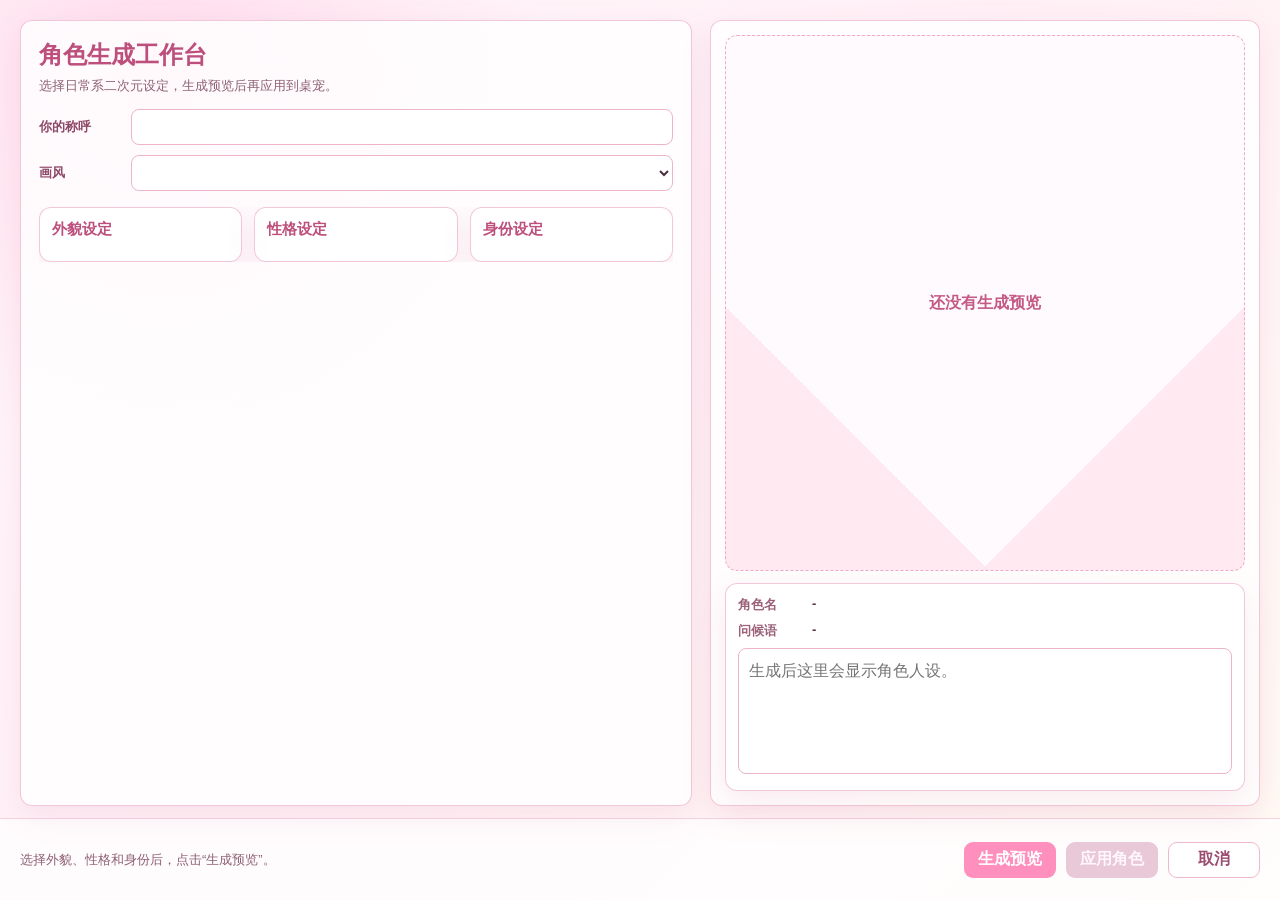
==== ui/character_workbench.html @ a993eebb "core: initialize character workbench" ====
<!doctype html>
<html lang="zh-CN">
<head>
  <meta charset="utf-8">
  <meta name="viewport" content="width=device-width, initial-scale=1">
  <title>角色生成工作台</title>
  <link rel="stylesheet" href="./character_workbench.css">
  <script src="qrc:///qtwebchannel/qwebchannel.js"></script>
</head>
<body>
  <main class="app-shell">
    <section class="control-pane">
      <header class="title-block">
        <h1>角色生成工作台</h1>
        <p>选择日常系二次元设定，生成预览后再应用到桌宠。</p>
      </header>

      <div class="field-row">
        <label for="userName">你的称呼</label>
        <input id="userName" type="text" autocomplete="off">
      </div>

      <div class="field-row">
        <label for="styleSelect">画风</label>
        <select id="styleSelect"></select>
      </div>

      <div class="traits-grid">
        <section class="trait-group">
          <h2>外貌设定</h2>
          <div id="appearanceTraits" class="chip-list"></div>
        </section>

        <section class="trait-group">
          <h2>性格设定</h2>
          <div id="personalityTraits" class="chip-list"></div>
        </section>

        <section class="trait-group">
          <h2>身份设定</h2>
          <div id="identityTraits" class="chip-list"></div>
        </section>
      </div>
    </section>

    <section class="preview-pane">
      <div class="preview-frame">
        <div id="imagePlaceholder" class="image-placeholder">还没有生成预览</div>
        <img id="previewImage" alt="角色预览图" hidden>
      </div>

      <div class="profile-card">
        <div class="profile-row">
          <span>角色名</span>
          <strong id="characterName">-</strong>
        </div>
        <div class="profile-row">
          <span>问候语</span>
          <strong id="characterGreeting">-</strong>
        </div>
        <textarea id="characterPersona" readonly placeholder="生成后这里会显示角色人设。"></textarea>
      </div>
    </section>
  </main>

  <footer class="action-bar">
    <p id="statusText">选择外貌、性格和身份后，点击“生成预览”。</p>
    <div class="actions">
      <button id="generateButton" type="button">生成预览</button>
      <button id="applyButton" type="button" disabled>应用角色</button>
      <button id="cancelButton" type="button" class="secondary">取消</button>
    </div>
  </footer>

  <script src="./character_workbench.js"></script>
</body>
</html>
---- ui/character_workbench.css ----
:root {
  color: #48313d;
  background: #fff7fb;
  font-family: -apple-system, BlinkMacSystemFont, "Segoe UI", "PingFang SC", "Microsoft YaHei", sans-serif;
}

* {
  box-sizing: border-box;
}

body {
  min-height: 100vh;
  margin: 0;
  background:
    radial-gradient(circle at 12% 8%, rgba(255, 211, 230, 0.72), transparent 28%),
    linear-gradient(135deg, #fff7fb 0%, #fff0f6 46%, #fffaf4 100%);
  color: #48313d;
}

.app-shell {
  display: grid;
  grid-template-columns: minmax(480px, 1.1fr) minmax(360px, 0.9fr);
  gap: 18px;
  min-height: calc(100vh - 82px);
  padding: 20px 20px 12px;
}

.control-pane,
.preview-pane,
.profile-card,
.trait-group {
  border: 1px solid rgba(232, 154, 188, 0.55);
  border-radius: 12px;
  background: rgba(255, 255, 255, 0.82);
  box-shadow: 0 10px 30px rgba(209, 109, 151, 0.12);
}

.control-pane {
  display: flex;
  flex-direction: column;
  min-width: 0;
  padding: 18px;
  overflow: hidden;
}

.title-block {
  margin-bottom: 14px;
}

.title-block h1 {
  margin: 0 0 6px;
  color: #bd4f7d;
  font-size: 24px;
  font-weight: 800;
}

.title-block p {
  margin: 0;
  color: #8e6175;
  font-size: 13px;
}

.field-row {
  display: grid;
  grid-template-columns: 82px 1fr;
  align-items: center;
  gap: 10px;
  margin-bottom: 10px;
}

.field-row label {
  color: #8e4968;
  font-size: 13px;
  font-weight: 700;
}

input,
select,
textarea {
  width: 100%;
  border: 1px solid #edb4cc;
  border-radius: 8px;
  background: #fff;
  color: #48313d;
  font: inherit;
  outline: none;
}

input,
select {
  height: 36px;
  padding: 0 10px;
}

input:focus,
select:focus,
textarea:focus {
  border-color: #df6fa0;
  box-shadow: 0 0 0 3px rgba(255, 163, 200, 0.28);
}

.traits-grid {
  display: grid;
  grid-template-columns: repeat(3, minmax(0, 1fr));
  gap: 12px;
  min-height: 0;
  margin-top: 6px;
  overflow: hidden;
}

.trait-group {
  min-height: 0;
  padding: 12px;
  overflow: auto;
}

.trait-group h2 {
  margin: 0 0 10px;
  color: #bd4f7d;
  font-size: 15px;
}

.chip-list {
  display: flex;
  flex-wrap: wrap;
  gap: 8px;
}

.chip {
  position: relative;
  display: inline-flex;
  align-items: center;
  min-height: 30px;
  cursor: pointer;
  user-select: none;
}

.chip input {
  position: absolute;
  opacity: 0;
  pointer-events: none;
}

.chip span {
  display: inline-flex;
  align-items: center;
  min-height: 30px;
  border: 1px solid #efc1d4;
  border-radius: 999px;
  background: #fff;
  color: #71475b;
  padding: 5px 11px;
  font-size: 13px;
  line-height: 1.2;
  white-space: nowrap;
  transition: border-color 120ms ease, background 120ms ease, color 120ms ease, transform 120ms ease;
}

.chip:hover span {
  border-color: #e77bab;
  transform: translateY(-1px);
}

.chip input:checked + span {
  border-color: #e7679d;
  background: #ffd7e8;
  color: #9f315f;
  font-weight: 700;
}

.preview-pane {
  display: grid;
  grid-template-rows: minmax(310px, 1fr) auto;
  gap: 12px;
  min-width: 0;
  padding: 14px;
}

.preview-frame {
  position: relative;
  display: grid;
  place-items: center;
  min-height: 340px;
  border: 1px dashed #eda9c5;
  border-radius: 12px;
  background:
    linear-gradient(45deg, rgba(255, 225, 237, 0.7) 25%, transparent 25%),
    linear-gradient(-45deg, rgba(255, 225, 237, 0.7) 25%, transparent 25%),
    #fffafd;
  overflow: hidden;
}

.image-placeholder {
  color: #c45a86;
  font-weight: 700;
}

#previewImage {
  max-width: 100%;
  max-height: 100%;
  object-fit: contain;
}

.profile-card {
  padding: 12px;
}

.profile-row {
  display: grid;
  grid-template-columns: 64px 1fr;
  gap: 10px;
  margin-bottom: 8px;
}

.profile-row span {
  color: #9b6078;
  font-size: 13px;
  font-weight: 700;
}

.profile-row strong {
  color: #553343;
  font-size: 13px;
  font-weight: 700;
}

textarea {
  min-height: 126px;
  resize: none;
  padding: 10px;
  line-height: 1.55;
}

.action-bar {
  display: flex;
  align-items: center;
  justify-content: space-between;
  gap: 16px;
  height: 82px;
  border-top: 1px solid rgba(232, 154, 188, 0.42);
  background: rgba(255, 255, 255, 0.78);
  padding: 14px 20px;
}

#statusText {
  margin: 0;
  color: #8e6175;
  font-size: 13px;
}

.actions {
  display: flex;
  gap: 10px;
}

button {
  min-width: 92px;
  height: 36px;
  border: 0;
  border-radius: 9px;
  background: #ff8fbd;
  color: #fff;
  cursor: pointer;
  font: inherit;
  font-weight: 800;
}

button:hover:not(:disabled) {
  background: #ff78ae;
}

button:disabled {
  background: #e9c8d8;
  color: #fff7fb;
  cursor: default;
}

button.secondary {
  background: #fff;
  color: #9c4d70;
  border: 1px solid #efb8cf;
}

button.secondary:hover {
  background: #fff0f7;
}

@media (max-width: 860px) {
  .app-shell {
    grid-template-columns: 1fr;
  }

  .traits-grid {
    grid-template-columns: 1fr;
  }
}
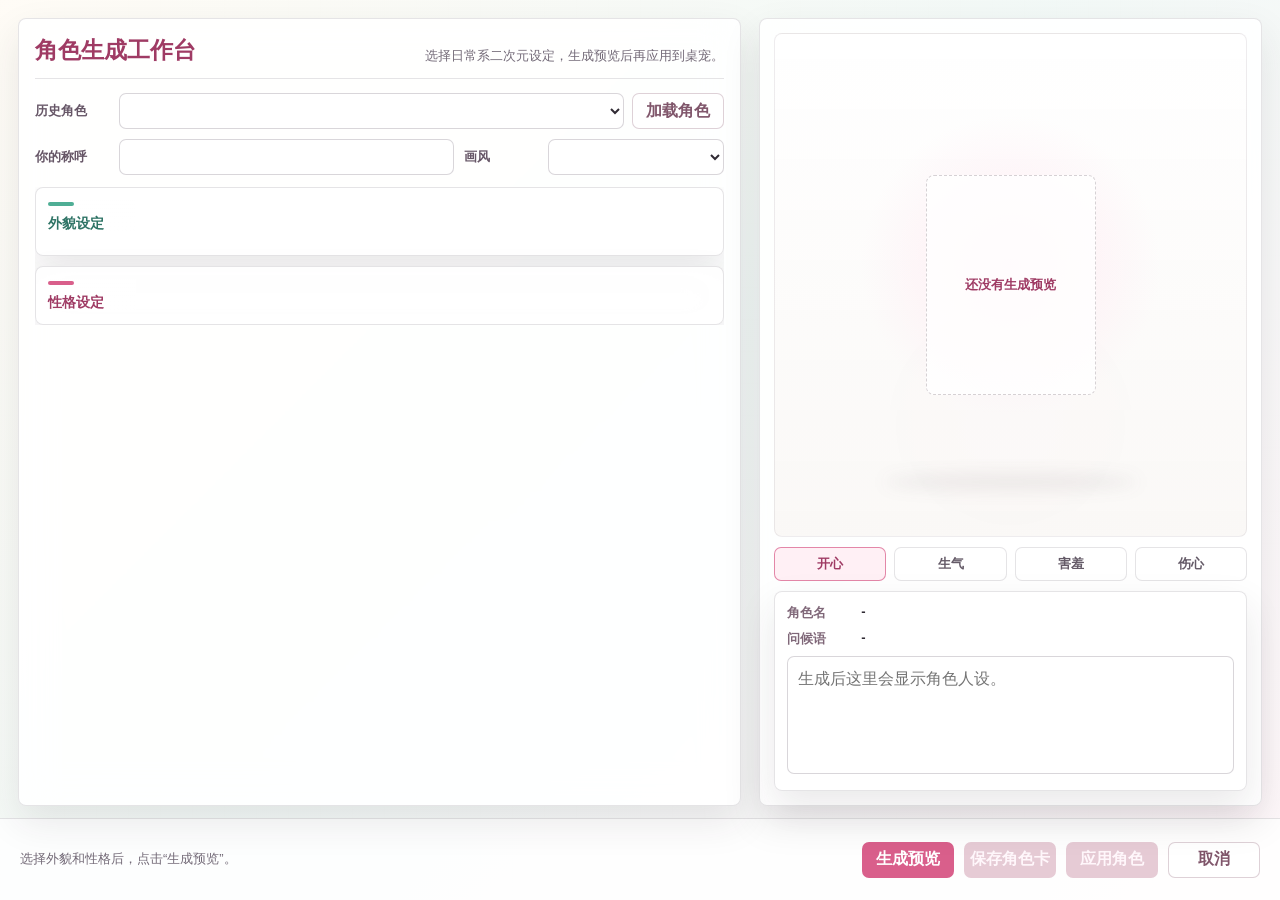
==== commit 99e1997c: "feat: add sliding to control traits" ====
--- a/ui/character_workbench.html
+++ b/ui/character_workbench.html
@@ -15,38 +15,50 @@
         <p>选择日常系二次元设定，生成预览后再应用到桌宠。</p>
       </header>
 
-      <div class="field-row">
-        <label for="userName">你的称呼</label>
-        <input id="userName" type="text" autocomplete="off">
+      <div class="history-bar">
+        <label for="historySelect">历史角色</label>
+        <select id="historySelect"></select>
+        <button id="loadHistoryButton" type="button" class="secondary" disabled>加载角色</button>
       </div>
 
-      <div class="field-row">
-        <label for="styleSelect">画风</label>
-        <select id="styleSelect"></select>
+      <div class="setup-bar">
+        <div class="field-row">
+          <label for="userName">你的称呼</label>
+          <input id="userName" type="text" autocomplete="off">
+        </div>
+
+        <div class="field-row">
+          <label for="styleSelect">画风</label>
+          <select id="styleSelect"></select>
+        </div>
       </div>
 
-      <div class="traits-grid">
-        <section class="trait-group">
+      <div class="traits-stack">
+        <section class="trait-group appearance-group">
           <h2>外貌设定</h2>
           <div id="appearanceTraits" class="chip-list"></div>
         </section>
 
-        <section class="trait-group">
+        <section class="trait-group personality-group">
           <h2>性格设定</h2>
           <div id="personalityTraits" class="chip-list"></div>
-        </section>
-
-        <section class="trait-group">
-          <h2>身份设定</h2>
-          <div id="identityTraits" class="chip-list"></div>
         </section>
       </div>
     </section>
 
     <section class="preview-pane">
       <div class="preview-frame">
+        <div class="stage-glow"></div>
         <div id="imagePlaceholder" class="image-placeholder">还没有生成预览</div>
         <img id="previewImage" alt="角色预览图" hidden>
+        <div class="stage-floor"></div>
+      </div>
+
+      <div id="emotionTabs" class="emotion-tabs" aria-label="情感预览">
+        <button type="button" class="emotion-tab is-active" data-emotion="happy">开心</button>
+        <button type="button" class="emotion-tab" data-emotion="angry">生气</button>
+        <button type="button" class="emotion-tab" data-emotion="shy">害羞</button>
+        <button type="button" class="emotion-tab" data-emotion="sad">伤心</button>
       </div>
 
       <div class="profile-card">
@@ -64,9 +76,10 @@
   </main>
 
   <footer class="action-bar">
-    <p id="statusText">选择外貌、性格和身份后，点击“生成预览”。</p>
+    <p id="statusText">选择外貌和性格后，点击“生成预览”。</p>
     <div class="actions">
       <button id="generateButton" type="button">生成预览</button>
+      <button id="saveCardButton" type="button" disabled>保存角色卡</button>
       <button id="applyButton" type="button" disabled>应用角色</button>
       <button id="cancelButton" type="button" class="secondary">取消</button>
     </div>
--- a/ui/character_workbench.css
+++ b/ui/character_workbench.css
@@ -1,87 +1,136 @@
 :root {
-  color: #48313d;
-  background: #fff7fb;
+  --ink: #302b34;
+  --muted: #746b78;
+  --soft: #f8f6f2;
+  --panel: rgba(255, 255, 255, 0.9);
+  --panel-solid: #ffffff;
+  --line: rgba(76, 68, 82, 0.14);
+  --line-strong: rgba(76, 68, 82, 0.22);
+  --rose: #d95f8b;
+  --rose-deep: #9f3b64;
+  --green: #4fae95;
+  --green-deep: #2f7466;
+  --gold: #c89a3b;
+  --gold-deep: #735923;
+  --blue: #5f8fc8;
+  --shadow: 0 16px 38px rgba(49, 39, 52, 0.1);
+  --shadow-soft: 0 8px 22px rgba(49, 39, 52, 0.08);
+  background: var(--soft);
+  color: var(--ink);
   font-family: -apple-system, BlinkMacSystemFont, "Segoe UI", "PingFang SC", "Microsoft YaHei", sans-serif;
 }
 
 * {
   box-sizing: border-box;
+}
+
+[hidden] {
+  display: none !important;
 }
 
 body {
   min-height: 100vh;
   margin: 0;
   background:
-    radial-gradient(circle at 12% 8%, rgba(255, 211, 230, 0.72), transparent 28%),
-    linear-gradient(135deg, #fff7fb 0%, #fff0f6 46%, #fffaf4 100%);
-  color: #48313d;
+    linear-gradient(135deg, rgba(255, 252, 246, 0.98), rgba(242, 249, 247, 0.94) 48%, rgba(255, 247, 250, 0.96)),
+    linear-gradient(90deg, rgba(216, 198, 174, 0.18) 0 1px, transparent 1px 100%),
+    linear-gradient(0deg, rgba(216, 198, 174, 0.13) 0 1px, transparent 1px 100%);
+  background-size: auto, 32px 32px, 32px 32px;
+  color: var(--ink);
 }
 
 .app-shell {
   display: grid;
-  grid-template-columns: minmax(480px, 1.1fr) minmax(360px, 0.9fr);
+  grid-template-columns: minmax(560px, 1.18fr) minmax(360px, 0.82fr);
   gap: 18px;
   min-height: calc(100vh - 82px);
-  padding: 20px 20px 12px;
+  padding: 18px 18px 12px;
 }
 
 .control-pane,
 .preview-pane,
 .profile-card,
 .trait-group {
-  border: 1px solid rgba(232, 154, 188, 0.55);
-  border-radius: 12px;
-  background: rgba(255, 255, 255, 0.82);
-  box-shadow: 0 10px 30px rgba(209, 109, 151, 0.12);
+  border: 1px solid var(--line);
+  border-radius: 8px;
+  background: var(--panel);
+  box-shadow: var(--shadow);
+  backdrop-filter: blur(18px);
 }
 
 .control-pane {
   display: flex;
   flex-direction: column;
   min-width: 0;
-  padding: 18px;
+  padding: 16px;
   overflow: hidden;
 }
 
 .title-block {
+  display: flex;
+  align-items: flex-end;
+  justify-content: space-between;
+  gap: 14px;
   margin-bottom: 14px;
+  padding-bottom: 12px;
+  border-bottom: 1px solid var(--line);
 }
 
 .title-block h1 {
-  margin: 0 0 6px;
-  color: #bd4f7d;
-  font-size: 24px;
+  margin: 0;
+  color: var(--rose-deep);
+  font-size: 23px;
+  font-weight: 850;
+  letter-spacing: 0;
+}
+
+.title-block p {
+  max-width: 330px;
+  margin: 0;
+  color: var(--muted);
+  font-size: 13px;
+  line-height: 1.45;
+  text-align: right;
+}
+
+.setup-bar {
+  display: grid;
+  grid-template-columns: minmax(0, 1fr) minmax(190px, 0.62fr);
+  gap: 10px;
+  margin-bottom: 12px;
+}
+
+.history-bar {
+  display: grid;
+  grid-template-columns: 76px minmax(0, 1fr) 92px;
+  align-items: center;
+  gap: 8px;
+  margin-bottom: 10px;
+}
+
+.history-bar label,
+.field-row label {
+  color: #675767;
+  font-size: 13px;
   font-weight: 800;
 }
 
-.title-block p {
-  margin: 0;
-  color: #8e6175;
-  font-size: 13px;
-}
-
 .field-row {
   display: grid;
-  grid-template-columns: 82px 1fr;
+  grid-template-columns: 76px 1fr;
   align-items: center;
-  gap: 10px;
-  margin-bottom: 10px;
-}
-
-.field-row label {
-  color: #8e4968;
-  font-size: 13px;
-  font-weight: 700;
+  gap: 8px;
+  min-width: 0;
 }
 
 input,
 select,
 textarea {
   width: 100%;
-  border: 1px solid #edb4cc;
-  border-radius: 8px;
-  background: #fff;
-  color: #48313d;
+  border: 1px solid rgba(98, 84, 101, 0.24);
+  border-radius: 7px;
+  background: rgba(255, 255, 255, 0.96);
+  color: var(--ink);
   font: inherit;
   outline: none;
 }
@@ -95,35 +144,137 @@
 input:focus,
 select:focus,
 textarea:focus {
-  border-color: #df6fa0;
-  box-shadow: 0 0 0 3px rgba(255, 163, 200, 0.28);
-}
-
-.traits-grid {
-  display: grid;
-  grid-template-columns: repeat(3, minmax(0, 1fr));
-  gap: 12px;
+  border-color: rgba(217, 95, 139, 0.7);
+  box-shadow: 0 0 0 3px rgba(217, 95, 139, 0.14);
+}
+
+.traits-stack {
+  display: grid;
+  grid-template-rows: minmax(0, 1.18fr) minmax(0, 1fr);
+  gap: 10px;
   min-height: 0;
-  margin-top: 6px;
   overflow: hidden;
 }
 
 .trait-group {
+  --accent: var(--green);
+  --accent-deep: var(--green-deep);
+  --chip-line: rgba(79, 174, 149, 0.34);
+  --tint: #f0faf6;
+  display: grid;
+  grid-template-columns: 88px minmax(0, 1fr);
+  align-items: start;
   min-height: 0;
   padding: 12px;
   overflow: auto;
 }
 
+.personality-group {
+  --accent: var(--rose);
+  --accent-deep: var(--rose-deep);
+  --chip-line: rgba(217, 95, 139, 0.32);
+  --tint: #fff3f7;
+}
+
 .trait-group h2 {
-  margin: 0 0 10px;
-  color: #bd4f7d;
-  font-size: 15px;
+  position: sticky;
+  top: 0;
+  z-index: 1;
+  margin: 0;
+  padding-top: 2px;
+  color: var(--accent-deep);
+  font-size: 14px;
+  font-weight: 850;
+  line-height: 1.35;
+  background: linear-gradient(180deg, var(--panel-solid), rgba(255, 255, 255, 0));
+}
+
+.trait-group h2::before {
+  display: block;
+  width: 26px;
+  height: 4px;
+  margin-bottom: 8px;
+  border-radius: 99px;
+  background: var(--accent);
+  content: "";
 }
 
 .chip-list {
   display: flex;
   flex-wrap: wrap;
   gap: 8px;
+  min-width: 0;
+}
+
+.appearance-group > .chip-list {
+  display: grid;
+  grid-template-columns: repeat(auto-fit, minmax(168px, 1fr));
+  align-items: start;
+}
+
+.chip-list.nested {
+  padding-top: 8px;
+}
+
+.appearance-folder {
+  border: 1px solid rgba(79, 174, 149, 0.22);
+  border-radius: 8px;
+  background: rgba(246, 252, 249, 0.82);
+  overflow: hidden;
+}
+
+.appearance-folder.is-single-choice {
+  background: rgba(241, 250, 247, 0.94);
+}
+
+.appearance-folder summary {
+  display: flex;
+  align-items: center;
+  justify-content: space-between;
+  min-height: 34px;
+  padding: 8px 10px;
+  color: var(--green-deep);
+  cursor: pointer;
+  font-size: 13px;
+  font-weight: 850;
+  list-style: none;
+  user-select: none;
+}
+
+.appearance-folder summary::-webkit-details-marker {
+  display: none;
+}
+
+.appearance-folder summary::before {
+  margin-right: 7px;
+  color: var(--green);
+  content: ">";
+  transition: transform 140ms ease;
+}
+
+.appearance-folder[open] summary::before {
+  transform: rotate(90deg);
+}
+
+.appearance-folder summary span {
+  flex: 1;
+}
+
+.appearance-folder summary em {
+  min-width: 36px;
+  border: 1px solid rgba(79, 174, 149, 0.22);
+  border-radius: 999px;
+  background: rgba(255, 255, 255, 0.66);
+  color: #5a9385;
+  padding: 2px 7px;
+  font-size: 12px;
+  font-style: normal;
+  font-weight: 800;
+  text-align: center;
+}
+
+.appearance-folder .chip-list {
+  padding: 0 10px 10px;
 }
 
 .chip {
@@ -142,36 +293,174 @@
 }
 
 .chip span {
+  position: relative;
   display: inline-flex;
   align-items: center;
   min-height: 30px;
-  border: 1px solid #efc1d4;
-  border-radius: 999px;
-  background: #fff;
-  color: #71475b;
+  border: 1px solid var(--chip-line);
+  border-radius: 7px;
+  background: linear-gradient(180deg, rgba(255, 255, 255, 0.95), var(--tint));
+  box-shadow: 0 1px 0 rgba(76, 61, 70, 0.06);
+  color: #4c424d;
   padding: 5px 11px;
   font-size: 13px;
   line-height: 1.2;
   white-space: nowrap;
-  transition: border-color 120ms ease, background 120ms ease, color 120ms ease, transform 120ms ease;
+  transition: border-color 140ms ease, box-shadow 140ms ease, color 140ms ease, transform 140ms ease, background 140ms ease;
+}
+
+.chip.is-radio span::before {
+  width: 8px;
+  height: 8px;
+  margin-right: 7px;
+  border: 1px solid var(--chip-line);
+  border-radius: 50%;
+  background: #fff;
+  content: "";
 }
 
 .chip:hover span {
-  border-color: #e77bab;
+  border-color: var(--accent);
+  box-shadow: var(--shadow-soft);
   transform: translateY(-1px);
 }
 
 .chip input:checked + span {
-  border-color: #e7679d;
-  background: #ffd7e8;
-  color: #9f315f;
-  font-weight: 700;
+  border-color: var(--accent);
+  background: linear-gradient(180deg, #fff, var(--tint));
+  color: var(--accent-deep);
+  font-weight: 850;
+}
+
+.chip.is-radio input:checked + span::before {
+  border-color: var(--accent);
+  background: radial-gradient(circle, var(--accent) 0 45%, #fff 48% 100%);
+}
+
+.chip:not(.is-radio) input:checked + span::after {
+  position: absolute;
+  top: -7px;
+  right: -6px;
+  display: grid;
+  place-items: center;
+  width: 16px;
+  height: 16px;
+  border-radius: 50%;
+  background: var(--accent);
+  color: #fff;
+  content: "✓";
+  font-size: 11px;
+  line-height: 1;
+  box-shadow: 0 2px 5px rgba(76, 61, 70, 0.18);
+}
+
+.trait-control {
+  position: relative;
+  display: block;
+  width: min(240px, 100%);
+  cursor: pointer;
+  user-select: none;
+}
+
+.trait-toggle {
+  position: absolute;
+  opacity: 0;
+  pointer-events: none;
+}
+
+.trait-body {
+  display: grid;
+  gap: 8px;
+  min-height: 64px;
+  border: 1px solid var(--chip-line);
+  border-radius: 8px;
+  background: linear-gradient(180deg, rgba(255, 255, 255, 0.96), var(--tint));
+  box-shadow: 0 1px 0 rgba(76, 61, 70, 0.06);
+  padding: 9px 10px;
+  transition: border-color 140ms ease, box-shadow 140ms ease, transform 140ms ease;
+}
+
+.trait-control:hover .trait-body {
+  border-color: var(--accent);
+  box-shadow: var(--shadow-soft);
+  transform: translateY(-1px);
+}
+
+.trait-control.is-selected .trait-body {
+  border-color: var(--accent);
+  color: var(--accent-deep);
+}
+
+.trait-name {
+  display: flex;
+  align-items: center;
+  min-width: 0;
+  color: #4c424d;
+  font-size: 13px;
+  font-weight: 850;
+  line-height: 1.25;
+}
+
+.trait-name::before {
+  display: inline-grid;
+  place-items: center;
+  flex: 0 0 auto;
+  width: 16px;
+  height: 16px;
+  margin-right: 7px;
+  border: 1px solid var(--chip-line);
+  border-radius: 5px;
+  background: #fff;
+  color: #fff;
+  content: "✓";
+  font-size: 11px;
+  line-height: 1;
+}
+
+.trait-control.is-selected .trait-name {
+  color: var(--accent-deep);
+}
+
+.trait-control.is-selected .trait-name::before {
+  border-color: var(--accent);
+  background: var(--accent);
+}
+
+.trait-strength {
+  display: grid;
+  grid-template-columns: 34px minmax(74px, 1fr) 18px;
+  align-items: center;
+  gap: 8px;
+}
+
+.strength-label,
+.trait-strength output {
+  color: var(--muted);
+  font-size: 12px;
+  font-weight: 800;
+}
+
+.trait-control.is-selected .strength-label,
+.trait-control.is-selected .trait-strength output {
+  color: var(--accent-deep);
+}
+
+.trait-strength input {
+  height: 18px;
+  padding: 0;
+  accent-color: var(--accent);
+  cursor: pointer;
+}
+
+.trait-strength input:disabled {
+  opacity: 0.42;
+  cursor: default;
 }
 
 .preview-pane {
   display: grid;
-  grid-template-rows: minmax(310px, 1fr) auto;
-  gap: 12px;
+  grid-template-rows: minmax(300px, 1fr) auto auto;
+  gap: 10px;
   min-width: 0;
   padding: 14px;
 }
@@ -180,27 +469,90 @@
   position: relative;
   display: grid;
   place-items: center;
-  min-height: 340px;
-  border: 1px dashed #eda9c5;
-  border-radius: 12px;
+  min-height: 330px;
+  border: 1px solid rgba(135, 121, 132, 0.14);
+  border-radius: 8px;
   background:
-    linear-gradient(45deg, rgba(255, 225, 237, 0.7) 25%, transparent 25%),
-    linear-gradient(-45deg, rgba(255, 225, 237, 0.7) 25%, transparent 25%),
-    #fffafd;
+    linear-gradient(180deg, rgba(255, 255, 255, 0.92), rgba(250, 248, 246, 0.96)),
+    radial-gradient(circle at 50% 78%, rgba(217, 95, 139, 0.1), transparent 42%);
   overflow: hidden;
 }
 
+.stage-glow {
+  position: absolute;
+  inset: 14% 18% 22%;
+  display: block;
+  border-radius: 50%;
+  background: radial-gradient(circle, rgba(255, 226, 237, 0.68), rgba(255, 255, 255, 0) 68%);
+}
+
+.stage-floor {
+  position: absolute;
+  bottom: 9%;
+  display: block;
+  width: 54%;
+  height: 18px;
+  border-radius: 50%;
+  background: rgba(76, 68, 82, 0.08);
+  filter: blur(8px);
+}
+
 .image-placeholder {
-  color: #c45a86;
-  font-weight: 700;
+  z-index: 1;
+  display: grid;
+  place-items: center;
+  width: 170px;
+  height: 220px;
+  border: 1px dashed rgba(121, 107, 117, 0.3);
+  border-radius: 8px;
+  background: rgba(255, 255, 255, 0.82);
+  color: var(--rose-deep);
+  font-size: 13px;
+  font-weight: 850;
+  text-align: center;
 }
 
 #previewImage {
+  z-index: 2;
   max-width: 100%;
   max-height: 100%;
   object-fit: contain;
 }
 
+.emotion-tabs {
+  display: grid;
+  grid-template-columns: repeat(4, minmax(0, 1fr));
+  gap: 8px;
+}
+
+.emotion-tab {
+  min-width: 0;
+  height: 34px;
+  border: 1px solid var(--line);
+  border-radius: 7px;
+  background: rgba(255, 255, 255, 0.76);
+  color: #645a67;
+  cursor: pointer;
+  font: inherit;
+  font-size: 13px;
+  font-weight: 850;
+}
+
+.emotion-tab:hover:not(:disabled) {
+  border-color: rgba(217, 95, 139, 0.42);
+  background: #fff;
+}
+
+.emotion-tab.is-active {
+  border-color: rgba(217, 95, 139, 0.72);
+  background: #fff0f5;
+  color: var(--rose-deep);
+}
+
+.emotion-tab.is-missing:not(.is-active) {
+  color: rgba(100, 90, 103, 0.48);
+}
+
 .profile-card {
   padding: 12px;
 }
@@ -213,19 +565,19 @@
 }
 
 .profile-row span {
-  color: #9b6078;
-  font-size: 13px;
-  font-weight: 700;
+  color: #806879;
+  font-size: 13px;
+  font-weight: 800;
 }
 
 .profile-row strong {
-  color: #553343;
-  font-size: 13px;
-  font-weight: 700;
+  color: var(--ink);
+  font-size: 13px;
+  font-weight: 800;
 }
 
 textarea {
-  min-height: 126px;
+  min-height: 118px;
   resize: none;
   padding: 10px;
   line-height: 1.55;
@@ -236,61 +588,117 @@
   align-items: center;
   justify-content: space-between;
   gap: 16px;
-  height: 82px;
-  border-top: 1px solid rgba(232, 154, 188, 0.42);
-  background: rgba(255, 255, 255, 0.78);
+  min-height: 82px;
+  border-top: 1px solid var(--line);
+  background: rgba(255, 255, 255, 0.86);
   padding: 14px 20px;
 }
 
 #statusText {
   margin: 0;
-  color: #8e6175;
-  font-size: 13px;
+  color: var(--muted);
+  font-size: 13px;
+  line-height: 1.4;
 }
 
 .actions {
   display: flex;
+  flex-wrap: wrap;
+  justify-content: flex-end;
   gap: 10px;
 }
 
-button {
+.actions button,
+.history-bar button {
   min-width: 92px;
   height: 36px;
   border: 0;
-  border-radius: 9px;
-  background: #ff8fbd;
+  border-radius: 7px;
+  background: var(--rose);
   color: #fff;
   cursor: pointer;
   font: inherit;
-  font-weight: 800;
-}
-
-button:hover:not(:disabled) {
-  background: #ff78ae;
-}
-
-button:disabled {
-  background: #e9c8d8;
+  font-weight: 850;
+}
+
+.actions button:hover:not(:disabled),
+.history-bar button:hover:not(:disabled) {
+  background: #c8507c;
+}
+
+.actions button:disabled,
+.history-bar button:disabled {
+  background: #e6cbd5;
   color: #fff7fb;
   cursor: default;
 }
 
-button.secondary {
+.actions button.secondary,
+.history-bar button.secondary {
+  border: 1px solid rgba(136, 90, 112, 0.28);
   background: #fff;
-  color: #9c4d70;
-  border: 1px solid #efb8cf;
-}
-
-button.secondary:hover {
-  background: #fff0f7;
-}
-
-@media (max-width: 860px) {
+  color: #80566b;
+}
+
+.actions button.secondary:hover:not(:disabled),
+.history-bar button.secondary:hover:not(:disabled) {
+  background: #fff3f7;
+}
+
+@media (max-width: 900px) {
   .app-shell {
     grid-template-columns: 1fr;
   }
 
-  .traits-grid {
+  .setup-bar {
     grid-template-columns: 1fr;
   }
-}
+
+  .traits-stack {
+    grid-template-rows: none;
+  }
+
+  .trait-group {
+    grid-template-columns: 1fr;
+    gap: 10px;
+  }
+
+  .trait-group h2 {
+    position: static;
+  }
+
+  .trait-control {
+    width: min(260px, 100%);
+  }
+}
+
+@media (max-width: 620px) {
+  .app-shell {
+    padding: 12px;
+  }
+
+  .title-block,
+  .action-bar {
+    align-items: flex-start;
+    flex-direction: column;
+  }
+
+  .title-block p {
+    max-width: none;
+    text-align: left;
+  }
+
+  .history-bar,
+  .field-row {
+    grid-template-columns: 1fr;
+  }
+
+  .history-bar {
+    align-items: stretch;
+  }
+
+  .actions {
+    width: 100%;
+    justify-content: flex-start;
+  }
+}
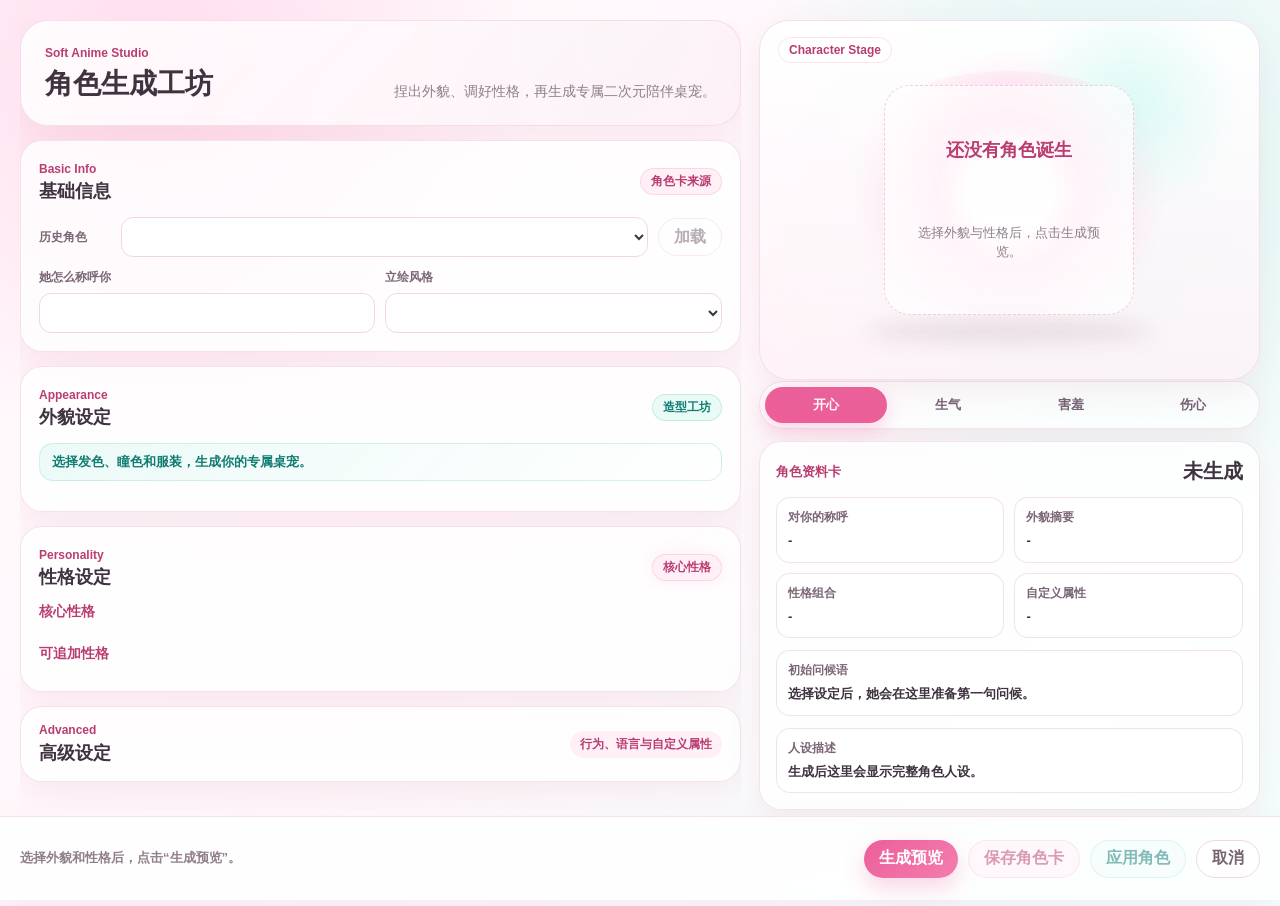
==== commit 2ffbd68f: "fix frontend" ====
--- a/ui/character_workbench.html
+++ b/ui/character_workbench.html
@@ -3,56 +3,179 @@
 <head>
   <meta charset="utf-8">
   <meta name="viewport" content="width=device-width, initial-scale=1">
-  <title>角色生成工作台</title>
+  <title>角色生成工坊</title>
   <link rel="stylesheet" href="./character_workbench.css">
   <script src="qrc:///qtwebchannel/qwebchannel.js"></script>
 </head>
 <body>
-  <main class="app-shell">
+  <main class="character-workbench">
     <section class="control-pane">
-      <header class="title-block">
-        <h1>角色生成工作台</h1>
-        <p>选择日常系二次元设定，生成预览后再应用到桌宠。</p>
+      <header class="workbench-hero">
+        <div>
+          <span class="kicker">Soft Anime Studio</span>
+          <h1>角色生成工坊</h1>
+        </div>
+        <p>捏出外貌、调好性格，再生成专属二次元陪伴桌宠。</p>
       </header>
 
-      <div class="history-bar">
-        <label for="historySelect">历史角色</label>
-        <select id="historySelect"></select>
-        <button id="loadHistoryButton" type="button" class="secondary" disabled>加载角色</button>
-      </div>
-
-      <div class="setup-bar">
-        <div class="field-row">
-          <label for="userName">你的称呼</label>
-          <input id="userName" type="text" autocomplete="off">
-        </div>
-
-        <div class="field-row">
-          <label for="styleSelect">画风</label>
-          <select id="styleSelect"></select>
-        </div>
-      </div>
-
-      <div class="traits-stack">
-        <section class="trait-group appearance-group">
-          <h2>外貌设定</h2>
-          <div id="appearanceTraits" class="chip-list"></div>
-        </section>
-
-        <section class="trait-group personality-group">
-          <h2>性格设定</h2>
-          <div id="personalityTraits" class="chip-list"></div>
-        </section>
-      </div>
+      <section class="panel-card basic-panel">
+        <div class="panel-heading">
+          <div>
+            <span class="panel-eyebrow">Basic Info</span>
+            <h2>基础信息</h2>
+          </div>
+          <span class="soft-badge">角色卡来源</span>
+        </div>
+
+        <div class="history-bar">
+          <label for="historySelect">历史角色</label>
+          <select id="historySelect"></select>
+          <button id="loadHistoryButton" type="button" class="ghost-button" disabled>加载</button>
+        </div>
+
+        <div class="setup-grid">
+          <label class="field-card" for="userName">
+            <span>她怎么称呼你</span>
+            <input id="userName" type="text" autocomplete="off">
+          </label>
+
+          <label class="field-card" for="styleSelect">
+            <span>立绘风格</span>
+            <select id="styleSelect"></select>
+          </label>
+        </div>
+      </section>
+
+      <section class="panel-card appearance-panel">
+        <div class="panel-heading">
+          <div>
+            <span class="panel-eyebrow">Appearance</span>
+            <h2>外貌设定</h2>
+          </div>
+          <span class="soft-badge mint">造型工坊</span>
+        </div>
+        <div id="appearanceSummary" class="appearance-summary">选择发色、瞳色和服装，生成你的专属桌宠。</div>
+        <div id="appearanceTraits" class="appearance-stack"></div>
+      </section>
+
+      <section class="panel-card personality-panel">
+        <div class="panel-heading">
+          <div>
+            <span class="panel-eyebrow">Personality</span>
+            <h2>性格设定</h2>
+          </div>
+          <span class="soft-badge rose">核心性格</span>
+        </div>
+        <div class="personality-section">
+          <h3>核心性格</h3>
+          <div id="personalityCore" class="personality-grid"></div>
+        </div>
+        <div class="personality-section">
+          <h3>可追加性格</h3>
+          <div id="personalityAvailable" class="personality-grid"></div>
+        </div>
+        <div id="personalityTraits" hidden></div>
+      </section>
+
+      <details id="advancedPanel" class="panel-card advanced-panel">
+        <summary>
+          <span>
+            <em>Advanced</em>
+            <strong>高级设定</strong>
+          </span>
+          <b>行为、语言与自定义属性</b>
+        </summary>
+
+        <div class="advanced-content">
+          <section class="advanced-block">
+            <h3>互动行为设定</h3>
+            <div class="option-grid">
+              <label class="field-card">
+                <span>主动打招呼频率</span>
+                <select id="greetingFrequency">
+                  <option value="low">低</option>
+                  <option value="medium" selected>中</option>
+                  <option value="high">高</option>
+                </select>
+              </label>
+              <label class="field-card">
+                <span>学习提醒强度</span>
+                <select id="studyReminder">
+                  <option value="off">关闭</option>
+                  <option value="gentle" selected>温和</option>
+                  <option value="strict">严格</option>
+                </select>
+              </label>
+              <label class="field-card">
+                <span>情绪反馈风格</span>
+                <select id="emotionalFeedback">
+                  <option value="comforting">安慰型</option>
+                  <option value="teasing">吐槽型</option>
+                  <option value="companion" selected>陪伴型</option>
+                  <option value="encouraging">鼓励型</option>
+                </select>
+              </label>
+              <label class="field-card">
+                <span>桌宠存在感</span>
+                <select id="presenceLevel">
+                  <option value="quiet">安静陪伴</option>
+                  <option value="occasional" selected>偶尔互动</option>
+                  <option value="frequent">高频互动</option>
+                </select>
+              </label>
+            </div>
+          </section>
+
+          <section class="advanced-block">
+            <h3>语言风格设定</h3>
+            <div class="option-grid">
+              <label class="field-card">
+                <span>口癖 / catchphrase</span>
+                <input id="catchphrase" type="text" placeholder="例如：今天也要闪闪发光呢">
+              </label>
+              <label class="field-card">
+                <span>称呼用户</span>
+                <input id="userNickname" type="text" placeholder="小春 / 主人 / 前辈">
+              </label>
+              <label class="field-card">
+                <span>句尾风格</span>
+                <input id="sentenceEnding" type="text" placeholder="呢 / 喔 / 哼">
+              </label>
+              <div class="toggle-row">
+                <label class="toggle-card">
+                  <input id="allowRoast" type="checkbox">
+                  <span>允许毒舌吐槽</span>
+                </label>
+                <label class="toggle-card">
+                  <input id="allowAffection" type="checkbox" checked>
+                  <span>允许撒娇</span>
+                </label>
+              </div>
+            </div>
+          </section>
+
+          <section class="advanced-block custom-attributes-block">
+            <div class="block-title-row">
+              <h3>自定义属性</h3>
+              <button id="addCustomAttributeButton" type="button" class="mint-button">添加自定义属性</button>
+            </div>
+            <div id="customAttributes" class="custom-attributes"></div>
+          </section>
+        </div>
+      </details>
     </section>
 
-    <section class="preview-pane">
-      <div class="preview-frame">
+    <aside class="preview-pane">
+      <section class="preview-stage">
+        <div class="stage-label">Character Stage</div>
         <div class="stage-glow"></div>
-        <div id="imagePlaceholder" class="image-placeholder">还没有生成预览</div>
+        <div id="imagePlaceholder" class="image-placeholder">
+          <strong>还没有角色诞生</strong>
+          <span>选择外貌与性格后，点击生成预览。</span>
+        </div>
         <img id="previewImage" alt="角色预览图" hidden>
         <div class="stage-floor"></div>
-      </div>
+      </section>
 
       <div id="emotionTabs" class="emotion-tabs" aria-label="情感预览">
         <button type="button" class="emotion-tab is-active" data-emotion="happy">开心</button>
@@ -61,27 +184,48 @@
         <button type="button" class="emotion-tab" data-emotion="sad">伤心</button>
       </div>
 
-      <div class="profile-card">
-        <div class="profile-row">
-          <span>角色名</span>
-          <strong id="characterName">-</strong>
-        </div>
-        <div class="profile-row">
-          <span>问候语</span>
-          <strong id="characterGreeting">-</strong>
-        </div>
-        <textarea id="characterPersona" readonly placeholder="生成后这里会显示角色人设。"></textarea>
-      </div>
-    </section>
+      <section class="profile-card">
+        <div class="profile-card-header">
+          <span>角色资料卡</span>
+          <strong id="characterName">未生成</strong>
+        </div>
+        <div class="profile-info-grid">
+          <div class="profile-item">
+            <span>对你的称呼</span>
+            <strong id="profileNickname">-</strong>
+          </div>
+          <div class="profile-item">
+            <span>外貌摘要</span>
+            <strong id="profileAppearance">-</strong>
+          </div>
+          <div class="profile-item">
+            <span>性格组合</span>
+            <strong id="profilePersonality">-</strong>
+          </div>
+          <div class="profile-item">
+            <span>自定义属性</span>
+            <strong id="profileCustomAttributes">-</strong>
+          </div>
+        </div>
+        <div class="profile-story">
+          <span>初始问候语</span>
+          <p id="characterGreeting">选择设定后，她会在这里准备第一句问候。</p>
+        </div>
+        <div class="profile-story">
+          <span>人设描述</span>
+          <p id="characterPersona">生成后这里会显示完整角色人设。</p>
+        </div>
+      </section>
+    </aside>
   </main>
 
   <footer class="action-bar">
     <p id="statusText">选择外貌和性格后，点击“生成预览”。</p>
     <div class="actions">
-      <button id="generateButton" type="button">生成预览</button>
-      <button id="saveCardButton" type="button" disabled>保存角色卡</button>
-      <button id="applyButton" type="button" disabled>应用角色</button>
-      <button id="cancelButton" type="button" class="secondary">取消</button>
+      <button id="generateButton" type="button" class="primary-action">生成预览</button>
+      <button id="saveCardButton" type="button" class="secondary-action" disabled>保存角色卡</button>
+      <button id="applyButton" type="button" class="apply-action" disabled>应用角色</button>
+      <button id="cancelButton" type="button" class="ghost-button">取消</button>
     </div>
   </footer>
 
--- a/ui/character_workbench.css
+++ b/ui/character_workbench.css
@@ -1,22 +1,23 @@
 :root {
-  --ink: #302b34;
-  --muted: #746b78;
-  --soft: #f8f6f2;
-  --panel: rgba(255, 255, 255, 0.9);
+  --bg: #fff7fb;
+  --panel: #ffffffcc;
   --panel-solid: #ffffff;
-  --line: rgba(76, 68, 82, 0.14);
-  --line-strong: rgba(76, 68, 82, 0.22);
-  --rose: #d95f8b;
-  --rose-deep: #9f3b64;
-  --green: #4fae95;
-  --green-deep: #2f7466;
-  --gold: #c89a3b;
-  --gold-deep: #735923;
-  --blue: #5f8fc8;
-  --shadow: 0 16px 38px rgba(49, 39, 52, 0.1);
-  --shadow-soft: 0 8px 22px rgba(49, 39, 52, 0.08);
-  background: var(--soft);
-  color: var(--ink);
+  --primary: #ec5f9a;
+  --primary-deep: #b93d71;
+  --primary-soft: #fff0f7;
+  --secondary: #20b8a6;
+  --secondary-deep: #117d72;
+  --secondary-soft: #eafaf7;
+  --text: #3f3340;
+  --muted: #8f7f8b;
+  --border: #f0d7e4;
+  --border-soft: rgba(240, 215, 228, 0.72);
+  --shadow: 0 12px 32px rgba(214, 120, 160, 0.12);
+  --shadow-hover: 0 16px 36px rgba(214, 120, 160, 0.18);
+  --radius-lg: 22px;
+  --radius-md: 14px;
+  --radius-sm: 10px;
+  color: var(--text);
   font-family: -apple-system, BlinkMacSystemFont, "Segoe UI", "PingFang SC", "Microsoft YaHei", sans-serif;
 }
 
@@ -32,261 +33,302 @@
   min-height: 100vh;
   margin: 0;
   background:
-    linear-gradient(135deg, rgba(255, 252, 246, 0.98), rgba(242, 249, 247, 0.94) 48%, rgba(255, 247, 250, 0.96)),
-    linear-gradient(90deg, rgba(216, 198, 174, 0.18) 0 1px, transparent 1px 100%),
-    linear-gradient(0deg, rgba(216, 198, 174, 0.13) 0 1px, transparent 1px 100%);
-  background-size: auto, 32px 32px, 32px 32px;
-  color: var(--ink);
-}
-
-.app-shell {
-  display: grid;
-  grid-template-columns: minmax(560px, 1.18fr) minmax(360px, 0.82fr);
-  gap: 18px;
-  min-height: calc(100vh - 82px);
-  padding: 18px 18px 12px;
-}
-
-.control-pane,
-.preview-pane,
-.profile-card,
-.trait-group {
-  border: 1px solid var(--line);
-  border-radius: 8px;
-  background: var(--panel);
-  box-shadow: var(--shadow);
-  backdrop-filter: blur(18px);
-}
-
-.control-pane {
-  display: flex;
-  flex-direction: column;
-  min-width: 0;
-  padding: 16px;
-  overflow: hidden;
-}
-
-.title-block {
-  display: flex;
-  align-items: flex-end;
-  justify-content: space-between;
-  gap: 14px;
-  margin-bottom: 14px;
-  padding-bottom: 12px;
-  border-bottom: 1px solid var(--line);
-}
-
-.title-block h1 {
-  margin: 0;
-  color: var(--rose-deep);
-  font-size: 23px;
-  font-weight: 850;
-  letter-spacing: 0;
-}
-
-.title-block p {
-  max-width: 330px;
-  margin: 0;
-  color: var(--muted);
-  font-size: 13px;
-  line-height: 1.45;
-  text-align: right;
-}
-
-.setup-bar {
-  display: grid;
-  grid-template-columns: minmax(0, 1fr) minmax(190px, 0.62fr);
-  gap: 10px;
-  margin-bottom: 12px;
-}
-
-.history-bar {
-  display: grid;
-  grid-template-columns: 76px minmax(0, 1fr) 92px;
-  align-items: center;
-  gap: 8px;
-  margin-bottom: 10px;
-}
-
-.history-bar label,
-.field-row label {
-  color: #675767;
-  font-size: 13px;
-  font-weight: 800;
-}
-
-.field-row {
-  display: grid;
-  grid-template-columns: 76px 1fr;
-  align-items: center;
-  gap: 8px;
-  min-width: 0;
+    radial-gradient(circle at 12% 8%, rgba(255, 211, 232, 0.78), transparent 27%),
+    radial-gradient(circle at 86% 18%, rgba(207, 249, 241, 0.82), transparent 28%),
+    linear-gradient(135deg, #fff9fc 0%, var(--bg) 46%, #f3fffc 100%);
+  color: var(--text);
+}
+
+button,
+input,
+select,
+textarea {
+  font: inherit;
+}
+
+button {
+  transition: transform 140ms ease, box-shadow 140ms ease, background 140ms ease, border-color 140ms ease, opacity 140ms ease;
+}
+
+button:not(:disabled) {
+  cursor: pointer;
+}
+
+button:not(:disabled):active {
+  transform: translateY(1px);
 }
 
 input,
 select,
 textarea {
   width: 100%;
-  border: 1px solid rgba(98, 84, 101, 0.24);
-  border-radius: 7px;
-  background: rgba(255, 255, 255, 0.96);
-  color: var(--ink);
-  font: inherit;
+  border: 1px solid var(--border);
+  border-radius: 12px;
+  background: rgba(255, 255, 255, 0.92);
+  color: var(--text);
   outline: none;
 }
 
 input,
 select {
-  height: 36px;
-  padding: 0 10px;
+  height: 40px;
+  padding: 0 12px;
+}
+
+textarea {
+  min-height: 92px;
+  resize: vertical;
+  padding: 10px 12px;
+  line-height: 1.55;
 }
 
 input:focus,
 select:focus,
 textarea:focus {
-  border-color: rgba(217, 95, 139, 0.7);
-  box-shadow: 0 0 0 3px rgba(217, 95, 139, 0.14);
-}
-
-.traits-stack {
-  display: grid;
-  grid-template-rows: minmax(0, 1.18fr) minmax(0, 1fr);
+  border-color: rgba(236, 95, 154, 0.72);
+  box-shadow: 0 0 0 4px rgba(236, 95, 154, 0.14);
+}
+
+.character-workbench {
+  display: grid;
+  grid-template-columns: minmax(560px, 1.18fr) minmax(360px, 0.82fr);
+  gap: 18px;
+  min-height: calc(100vh - 84px);
+  padding: 20px 20px 12px;
+}
+
+.control-pane,
+.preview-pane {
+  min-width: 0;
+}
+
+.control-pane {
+  display: flex;
+  flex-direction: column;
+  gap: 14px;
+  padding-bottom: 8px;
+  overflow: auto;
+}
+
+.preview-pane {
+  position: sticky;
+  top: 16px;
+  align-self: start;
+  display: grid;
+  grid-template-rows: minmax(330px, 1fr) auto auto;
+  gap: 12px;
+  max-height: calc(100vh - 110px);
+}
+
+.workbench-hero,
+.panel-card,
+.preview-stage,
+.profile-card,
+.action-bar {
+  border: 1px solid var(--border-soft);
+  background: var(--panel);
+  box-shadow: var(--shadow);
+  backdrop-filter: blur(18px);
+}
+
+.workbench-hero {
+  display: flex;
+  align-items: end;
+  justify-content: space-between;
+  gap: 18px;
+  border-radius: 28px;
+  padding: 22px 24px;
+  background:
+    linear-gradient(135deg, rgba(255, 255, 255, 0.86), rgba(255, 240, 247, 0.9)),
+    radial-gradient(circle at 82% 26%, rgba(32, 184, 166, 0.14), transparent 38%);
+}
+
+.kicker,
+.panel-eyebrow {
+  display: inline-flex;
+  align-items: center;
+  color: var(--primary-deep);
+  font-size: 12px;
+  font-weight: 850;
+  letter-spacing: 0;
+}
+
+.workbench-hero h1,
+.panel-heading h2,
+.advanced-panel summary strong {
+  margin: 0;
+  color: var(--text);
+  letter-spacing: 0;
+}
+
+.workbench-hero h1 {
+  margin-top: 4px;
+  font-size: 28px;
+  font-weight: 900;
+}
+
+.workbench-hero p {
+  max-width: 360px;
+  margin: 0;
+  color: var(--muted);
+  font-size: 14px;
+  line-height: 1.55;
+  text-align: right;
+}
+
+.panel-card {
+  border-radius: var(--radius-lg);
+  padding: 18px;
+}
+
+.panel-heading,
+.block-title-row,
+.profile-card-header {
+  display: flex;
+  align-items: center;
+  justify-content: space-between;
+  gap: 12px;
+}
+
+.panel-heading {
+  margin-bottom: 14px;
+}
+
+.panel-heading h2,
+.advanced-panel summary strong {
+  margin-top: 2px;
+  font-size: 18px;
+  font-weight: 900;
+}
+
+.soft-badge {
+  display: inline-flex;
+  align-items: center;
+  min-height: 26px;
+  border: 1px solid rgba(236, 95, 154, 0.18);
+  border-radius: 999px;
+  background: var(--primary-soft);
+  color: var(--primary-deep);
+  padding: 4px 10px;
+  font-size: 12px;
+  font-weight: 850;
+  white-space: nowrap;
+}
+
+.soft-badge.mint {
+  border-color: rgba(32, 184, 166, 0.2);
+  background: var(--secondary-soft);
+  color: var(--secondary-deep);
+}
+
+.soft-badge.rose {
+  box-shadow: 0 0 18px rgba(236, 95, 154, 0.12);
+}
+
+.history-bar {
+  display: grid;
+  grid-template-columns: 72px minmax(0, 1fr) auto;
+  align-items: center;
   gap: 10px;
-  min-height: 0;
-  overflow: hidden;
-}
-
-.trait-group {
-  --accent: var(--green);
-  --accent-deep: var(--green-deep);
-  --chip-line: rgba(79, 174, 149, 0.34);
-  --tint: #f0faf6;
-  display: grid;
-  grid-template-columns: 88px minmax(0, 1fr);
-  align-items: start;
-  min-height: 0;
-  padding: 12px;
-  overflow: auto;
-}
-
-.personality-group {
-  --accent: var(--rose);
-  --accent-deep: var(--rose-deep);
-  --chip-line: rgba(217, 95, 139, 0.32);
-  --tint: #fff3f7;
-}
-
-.trait-group h2 {
-  position: sticky;
-  top: 0;
-  z-index: 1;
-  margin: 0;
-  padding-top: 2px;
-  color: var(--accent-deep);
+  margin-bottom: 12px;
+}
+
+.history-bar label,
+.field-card span,
+.profile-item span,
+.profile-story span {
+  color: #7b6676;
+  font-size: 12px;
+  font-weight: 850;
+}
+
+.setup-grid,
+.option-grid {
+  display: grid;
+  grid-template-columns: repeat(2, minmax(0, 1fr));
+  gap: 10px;
+}
+
+.field-card {
+  display: grid;
+  gap: 7px;
+  min-width: 0;
+}
+
+.appearance-panel {
+  --accent: var(--secondary);
+  --accent-deep: var(--secondary-deep);
+  --accent-soft: var(--secondary-soft);
+}
+
+.appearance-summary {
+  display: flex;
+  align-items: center;
+  min-height: 38px;
+  margin-bottom: 12px;
+  border: 1px solid rgba(32, 184, 166, 0.18);
+  border-radius: var(--radius-md);
+  background: linear-gradient(135deg, rgba(234, 250, 247, 0.92), rgba(255, 255, 255, 0.86));
+  color: var(--secondary-deep);
+  padding: 9px 12px;
+  font-size: 13px;
+  font-weight: 850;
+  line-height: 1.4;
+}
+
+.appearance-stack {
+  display: grid;
+  gap: 12px;
+}
+
+.appearance-section {
+  border: 1px solid rgba(32, 184, 166, 0.16);
+  border-radius: 18px;
+  background:
+    linear-gradient(180deg, rgba(255, 255, 255, 0.92), rgba(234, 250, 247, 0.58));
+  padding: 13px;
+}
+
+.appearance-section-header {
+  display: flex;
+  align-items: center;
+  justify-content: space-between;
+  gap: 10px;
+  margin-bottom: 10px;
+}
+
+.appearance-section-title {
+  color: var(--secondary-deep);
   font-size: 14px;
+  font-weight: 900;
+}
+
+.appearance-section-meta {
+  border-radius: 999px;
+  background: rgba(255, 255, 255, 0.72);
+  color: #659a91;
+  padding: 3px 8px;
+  font-size: 12px;
   font-weight: 850;
-  line-height: 1.35;
-  background: linear-gradient(180deg, var(--panel-solid), rgba(255, 255, 255, 0));
-}
-
-.trait-group h2::before {
-  display: block;
-  width: 26px;
-  height: 4px;
-  margin-bottom: 8px;
-  border-radius: 99px;
-  background: var(--accent);
-  content: "";
 }
 
 .chip-list {
   display: flex;
   flex-wrap: wrap;
   gap: 8px;
-  min-width: 0;
-}
-
-.appearance-group > .chip-list {
-  display: grid;
-  grid-template-columns: repeat(auto-fit, minmax(168px, 1fr));
-  align-items: start;
-}
-
-.chip-list.nested {
-  padding-top: 8px;
-}
-
-.appearance-folder {
-  border: 1px solid rgba(79, 174, 149, 0.22);
-  border-radius: 8px;
-  background: rgba(246, 252, 249, 0.82);
-  overflow: hidden;
-}
-
-.appearance-folder.is-single-choice {
-  background: rgba(241, 250, 247, 0.94);
-}
-
-.appearance-folder summary {
-  display: flex;
-  align-items: center;
-  justify-content: space-between;
-  min-height: 34px;
-  padding: 8px 10px;
-  color: var(--green-deep);
-  cursor: pointer;
-  font-size: 13px;
-  font-weight: 850;
-  list-style: none;
-  user-select: none;
-}
-
-.appearance-folder summary::-webkit-details-marker {
-  display: none;
-}
-
-.appearance-folder summary::before {
-  margin-right: 7px;
-  color: var(--green);
-  content: ">";
-  transition: transform 140ms ease;
-}
-
-.appearance-folder[open] summary::before {
-  transform: rotate(90deg);
-}
-
-.appearance-folder summary span {
-  flex: 1;
-}
-
-.appearance-folder summary em {
-  min-width: 36px;
-  border: 1px solid rgba(79, 174, 149, 0.22);
-  border-radius: 999px;
-  background: rgba(255, 255, 255, 0.66);
-  color: #5a9385;
-  padding: 2px 7px;
-  font-size: 12px;
-  font-style: normal;
-  font-weight: 800;
-  text-align: center;
-}
-
-.appearance-folder .chip-list {
-  padding: 0 10px 10px;
 }
 
 .chip {
   position: relative;
   display: inline-flex;
   align-items: center;
-  min-height: 30px;
+  min-height: 34px;
   cursor: pointer;
   user-select: none;
 }
 
-.chip input {
+.chip input,
+.trait-toggle {
   position: absolute;
   opacity: 0;
   pointer-events: none;
@@ -296,301 +338,592 @@
   position: relative;
   display: inline-flex;
   align-items: center;
-  min-height: 30px;
-  border: 1px solid var(--chip-line);
-  border-radius: 7px;
-  background: linear-gradient(180deg, rgba(255, 255, 255, 0.95), var(--tint));
-  box-shadow: 0 1px 0 rgba(76, 61, 70, 0.06);
-  color: #4c424d;
-  padding: 5px 11px;
+  min-height: 34px;
+  border: 1px solid rgba(240, 215, 228, 0.95);
+  border-radius: 999px;
+  background: rgba(255, 255, 255, 0.92);
+  color: #5a4d58;
+  padding: 7px 13px;
   font-size: 13px;
+  font-weight: 750;
   line-height: 1.2;
   white-space: nowrap;
-  transition: border-color 140ms ease, box-shadow 140ms ease, color 140ms ease, transform 140ms ease, background 140ms ease;
-}
-
-.chip.is-radio span::before {
-  width: 8px;
-  height: 8px;
-  margin-right: 7px;
-  border: 1px solid var(--chip-line);
+  transition: transform 140ms ease, box-shadow 140ms ease, background 140ms ease, border-color 140ms ease, color 140ms ease;
+}
+
+.chip:hover span {
+  border-color: rgba(32, 184, 166, 0.38);
+  background: var(--secondary-soft);
+  box-shadow: 0 8px 18px rgba(32, 184, 166, 0.1);
+  transform: translateY(-1px);
+}
+
+.chip input:checked + span {
+  border-color: rgba(32, 184, 166, 0.72);
+  background: linear-gradient(180deg, #fafffe, var(--secondary-soft));
+  box-shadow: 0 8px 18px rgba(32, 184, 166, 0.13);
+  color: var(--secondary-deep);
+  font-weight: 900;
+}
+
+.chip input:checked + span::after {
+  display: inline-grid;
+  place-items: center;
+  width: 17px;
+  height: 17px;
+  margin-left: 7px;
   border-radius: 50%;
-  background: #fff;
-  content: "";
-}
-
-.chip:hover span {
-  border-color: var(--accent);
-  box-shadow: var(--shadow-soft);
-  transform: translateY(-1px);
-}
-
-.chip input:checked + span {
-  border-color: var(--accent);
-  background: linear-gradient(180deg, #fff, var(--tint));
-  color: var(--accent-deep);
-  font-weight: 850;
-}
-
-.chip.is-radio input:checked + span::before {
-  border-color: var(--accent);
-  background: radial-gradient(circle, var(--accent) 0 45%, #fff 48% 100%);
-}
-
-.chip:not(.is-radio) input:checked + span::after {
-  position: absolute;
-  top: -7px;
-  right: -6px;
-  display: grid;
-  place-items: center;
-  width: 16px;
-  height: 16px;
-  border-radius: 50%;
-  background: var(--accent);
+  background: var(--secondary);
   color: #fff;
   content: "✓";
   font-size: 11px;
   line-height: 1;
-  box-shadow: 0 2px 5px rgba(76, 61, 70, 0.18);
+}
+
+.style-card {
+  display: grid;
+  gap: 8px;
+  width: min(230px, 100%);
+  border: 1px solid rgba(32, 184, 166, 0.16);
+  border-radius: var(--radius-md);
+  background: rgba(255, 255, 255, 0.82);
+  padding: 11px;
+  transition: transform 140ms ease, box-shadow 140ms ease, background 140ms ease, border-color 140ms ease;
+}
+
+.style-card:hover {
+  border-color: rgba(32, 184, 166, 0.38);
+  box-shadow: 0 10px 22px rgba(32, 184, 166, 0.1);
+  transform: translateY(-1px);
+}
+
+.style-card.is-selected {
+  border-color: rgba(32, 184, 166, 0.62);
+  background: linear-gradient(180deg, #fff, var(--secondary-soft));
+  box-shadow: 0 10px 24px rgba(32, 184, 166, 0.14);
+}
+
+.style-card-head {
+  display: grid;
+  grid-template-columns: auto 1fr auto;
+  align-items: center;
+  gap: 8px;
+}
+
+.style-name {
+  color: #45514f;
+  font-size: 13px;
+  font-weight: 900;
+}
+
+.style-desc {
+  margin: 0;
+  color: var(--muted);
+  font-size: 12px;
+  line-height: 1.45;
+}
+
+.style-strength {
+  display: grid;
+  grid-template-columns: 1fr auto;
+  align-items: center;
+  gap: 8px;
+}
+
+.style-card:not(.is-selected) .style-strength {
+  display: none;
+}
+
+input[type="range"] {
+  height: 18px;
+  padding: 0;
+  border: 0;
+  background: transparent;
+  accent-color: var(--primary);
+}
+
+.appearance-panel input[type="range"] {
+  accent-color: var(--secondary);
+}
+
+input[type="range"]::-webkit-slider-runnable-track {
+  height: 8px;
+  border-radius: 999px;
+  background: linear-gradient(90deg, rgba(236, 95, 154, 0.4), rgba(32, 184, 166, 0.36));
+}
+
+input[type="range"]::-webkit-slider-thumb {
+  width: 18px;
+  height: 18px;
+  margin-top: -5px;
+  border: 3px solid #fff;
+  border-radius: 50%;
+  background: var(--primary);
+  box-shadow: 0 4px 10px rgba(236, 95, 154, 0.28);
+  -webkit-appearance: none;
+}
+
+input[type="range"] {
+  -webkit-appearance: none;
+}
+
+.personality-section + .personality-section {
+  margin-top: 14px;
+}
+
+.personality-section h3,
+.advanced-block h3 {
+  margin: 0 0 10px;
+  color: var(--primary-deep);
+  font-size: 14px;
+  font-weight: 900;
+}
+
+.personality-grid {
+  display: grid;
+  grid-template-columns: repeat(auto-fit, minmax(188px, 1fr));
+  gap: 10px;
+}
+
+.personality-empty {
+  grid-column: 1 / -1;
+  border: 1px dashed rgba(236, 95, 154, 0.24);
+  border-radius: var(--radius-md);
+  background: rgba(255, 240, 247, 0.52);
+  color: var(--muted);
+  padding: 14px;
+  font-size: 13px;
+  font-weight: 750;
 }
 
 .trait-control {
   position: relative;
   display: block;
-  width: min(240px, 100%);
+  min-width: 0;
   cursor: pointer;
   user-select: none;
 }
 
-.trait-toggle {
-  position: absolute;
-  opacity: 0;
-  pointer-events: none;
-}
-
 .trait-body {
   display: grid;
-  gap: 8px;
-  min-height: 64px;
-  border: 1px solid var(--chip-line);
-  border-radius: 8px;
-  background: linear-gradient(180deg, rgba(255, 255, 255, 0.96), var(--tint));
-  box-shadow: 0 1px 0 rgba(76, 61, 70, 0.06);
-  padding: 9px 10px;
-  transition: border-color 140ms ease, box-shadow 140ms ease, transform 140ms ease;
+  gap: 9px;
+  min-height: 118px;
+  border: 1px solid rgba(240, 215, 228, 0.92);
+  border-radius: 18px;
+  background: rgba(255, 255, 255, 0.9);
+  padding: 13px;
+  transition: transform 140ms ease, box-shadow 140ms ease, background 140ms ease, border-color 140ms ease;
 }
 
 .trait-control:hover .trait-body {
-  border-color: var(--accent);
-  box-shadow: var(--shadow-soft);
+  border-color: rgba(236, 95, 154, 0.38);
+  background: rgba(255, 248, 251, 0.96);
+  box-shadow: 0 10px 22px rgba(236, 95, 154, 0.1);
   transform: translateY(-1px);
 }
 
 .trait-control.is-selected .trait-body {
-  border-color: var(--accent);
-  color: var(--accent-deep);
+  border-color: rgba(236, 95, 154, 0.64);
+  background: linear-gradient(180deg, #fff8fb, var(--primary-soft));
+  box-shadow: 0 10px 26px rgba(236, 95, 154, 0.16), 0 0 0 1px rgba(236, 95, 154, 0.05);
 }
 
 .trait-name {
   display: flex;
   align-items: center;
   min-width: 0;
-  color: #4c424d;
-  font-size: 13px;
-  font-weight: 850;
-  line-height: 1.25;
+  color: var(--text);
+  font-size: 14px;
+  font-weight: 900;
 }
 
 .trait-name::before {
   display: inline-grid;
   place-items: center;
   flex: 0 0 auto;
-  width: 16px;
-  height: 16px;
-  margin-right: 7px;
-  border: 1px solid var(--chip-line);
-  border-radius: 5px;
+  width: 18px;
+  height: 18px;
+  margin-right: 8px;
+  border: 1px solid rgba(236, 95, 154, 0.26);
+  border-radius: 7px;
   background: #fff;
   color: #fff;
   content: "✓";
-  font-size: 11px;
-  line-height: 1;
+  font-size: 12px;
 }
 
 .trait-control.is-selected .trait-name {
-  color: var(--accent-deep);
+  color: var(--primary-deep);
 }
 
 .trait-control.is-selected .trait-name::before {
-  border-color: var(--accent);
-  background: var(--accent);
+  border-color: var(--primary);
+  background: var(--primary);
+}
+
+.trait-description,
+.trait-quote {
+  margin: 0;
+  color: var(--muted);
+  font-size: 12px;
+  line-height: 1.45;
+}
+
+.trait-quote {
+  color: #9b6d82;
 }
 
 .trait-strength {
   display: grid;
-  grid-template-columns: 34px minmax(74px, 1fr) 18px;
+  grid-template-columns: auto minmax(70px, 1fr) auto;
   align-items: center;
   gap: 8px;
 }
 
 .strength-label,
-.trait-strength output {
-  color: var(--muted);
-  font-size: 12px;
-  font-weight: 800;
-}
-
-.trait-control.is-selected .strength-label,
-.trait-control.is-selected .trait-strength output {
-  color: var(--accent-deep);
-}
-
-.trait-strength input {
-  height: 18px;
+.trait-strength output,
+.style-strength output {
+  color: var(--primary-deep);
+  font-size: 12px;
+  font-weight: 900;
+}
+
+.trait-control:not(.is-selected) .trait-strength {
+  display: none;
+}
+
+.advanced-panel {
   padding: 0;
-  accent-color: var(--accent);
+  overflow: hidden;
+}
+
+.advanced-panel summary {
+  display: flex;
+  align-items: center;
+  justify-content: space-between;
+  gap: 12px;
+  min-height: 64px;
+  padding: 16px 18px;
   cursor: pointer;
-}
-
-.trait-strength input:disabled {
-  opacity: 0.42;
-  cursor: default;
-}
-
-.preview-pane {
-  display: grid;
-  grid-template-rows: minmax(300px, 1fr) auto auto;
+  list-style: none;
+}
+
+.advanced-panel summary::-webkit-details-marker {
+  display: none;
+}
+
+.advanced-panel summary span {
+  display: grid;
+  gap: 2px;
+}
+
+.advanced-panel summary em {
+  color: var(--primary-deep);
+  font-size: 12px;
+  font-style: normal;
+  font-weight: 850;
+}
+
+.advanced-panel summary b {
+  border-radius: 999px;
+  background: var(--primary-soft);
+  color: var(--primary-deep);
+  padding: 5px 10px;
+  font-size: 12px;
+  font-weight: 850;
+}
+
+.advanced-content {
+  display: grid;
+  gap: 14px;
+  border-top: 1px solid var(--border-soft);
+  padding: 0 18px 18px;
+}
+
+.advanced-block {
+  border: 1px solid rgba(240, 215, 228, 0.72);
+  border-radius: 18px;
+  background: rgba(255, 255, 255, 0.7);
+  padding: 14px;
+}
+
+.toggle-row {
+  display: grid;
+  grid-template-columns: repeat(2, minmax(0, 1fr));
   gap: 10px;
-  min-width: 0;
-  padding: 14px;
-}
-
-.preview-frame {
+}
+
+.toggle-card {
+  display: flex;
+  align-items: center;
+  gap: 9px;
+  min-height: 40px;
+  border: 1px solid var(--border);
+  border-radius: 12px;
+  background: rgba(255, 255, 255, 0.9);
+  color: #5d4d5b;
+  padding: 0 12px;
+  font-size: 13px;
+  font-weight: 850;
+}
+
+.toggle-card input {
+  width: 17px;
+  height: 17px;
+  accent-color: var(--primary);
+}
+
+.mint-button,
+.ghost-button,
+.secondary-action,
+.apply-action,
+.primary-action {
+  min-height: 38px;
+  border-radius: 999px;
+  padding: 0 15px;
+  font-weight: 900;
+}
+
+.mint-button {
+  border: 0;
+  background: var(--secondary);
+  color: #fff;
+  box-shadow: 0 8px 18px rgba(32, 184, 166, 0.18);
+}
+
+.mint-button:hover:not(:disabled) {
+  background: #18a897;
+  box-shadow: 0 10px 22px rgba(32, 184, 166, 0.24);
+}
+
+.custom-attributes {
+  display: grid;
+  gap: 10px;
+}
+
+.custom-attribute-card {
+  display: grid;
+  gap: 10px;
+  border: 1px solid rgba(236, 95, 154, 0.16);
+  border-radius: 18px;
+  background: linear-gradient(180deg, rgba(255, 255, 255, 0.9), rgba(255, 240, 247, 0.54));
+  padding: 13px;
+}
+
+.custom-attribute-card.is-disabled {
+  opacity: 0.62;
+}
+
+.custom-attribute-head {
+  display: grid;
+  grid-template-columns: minmax(0, 1fr) 116px auto auto;
+  align-items: center;
+  gap: 8px;
+}
+
+.custom-attribute-card textarea {
+  min-height: 72px;
+}
+
+.icon-button {
+  width: 38px;
+  height: 38px;
+  border: 1px solid var(--border);
+  border-radius: 50%;
+  background: #fff;
+  color: var(--primary-deep);
+  font-size: 18px;
+  font-weight: 900;
+}
+
+.icon-button:hover:not(:disabled) {
+  border-color: rgba(236, 95, 154, 0.42);
+  background: var(--primary-soft);
+}
+
+.attribute-strength {
+  display: grid;
+  grid-template-columns: auto minmax(120px, 1fr) auto;
+  align-items: center;
+  gap: 10px;
+  color: var(--primary-deep);
+  font-size: 12px;
+  font-weight: 900;
+}
+
+.preview-stage {
   position: relative;
   display: grid;
   place-items: center;
-  min-height: 330px;
-  border: 1px solid rgba(135, 121, 132, 0.14);
-  border-radius: 8px;
+  min-height: 360px;
+  border-radius: 30px;
   background:
-    linear-gradient(180deg, rgba(255, 255, 255, 0.92), rgba(250, 248, 246, 0.96)),
-    radial-gradient(circle at 50% 78%, rgba(217, 95, 139, 0.1), transparent 42%);
+    radial-gradient(circle at 50% 39%, rgba(255, 211, 232, 0.86), transparent 34%),
+    radial-gradient(circle at 74% 24%, rgba(207, 249, 241, 0.74), transparent 24%),
+    linear-gradient(180deg, rgba(255, 255, 255, 0.95), rgba(255, 240, 247, 0.72));
   overflow: hidden;
+}
+
+.stage-label {
+  position: absolute;
+  top: 16px;
+  left: 18px;
+  z-index: 2;
+  border: 1px solid rgba(236, 95, 154, 0.16);
+  border-radius: 999px;
+  background: rgba(255, 255, 255, 0.72);
+  color: var(--primary-deep);
+  padding: 5px 10px;
+  font-size: 12px;
+  font-weight: 900;
 }
 
 .stage-glow {
   position: absolute;
-  inset: 14% 18% 22%;
-  display: block;
+  inset: 14% 12% 18%;
   border-radius: 50%;
-  background: radial-gradient(circle, rgba(255, 226, 237, 0.68), rgba(255, 255, 255, 0) 68%);
+  background:
+    radial-gradient(circle, rgba(255, 255, 255, 0.9) 0 18%, rgba(255, 194, 223, 0.45) 32%, rgba(255, 255, 255, 0) 70%);
 }
 
 .stage-floor {
   position: absolute;
-  bottom: 9%;
-  display: block;
-  width: 54%;
-  height: 18px;
+  bottom: 10%;
+  width: 58%;
+  height: 24px;
   border-radius: 50%;
-  background: rgba(76, 68, 82, 0.08);
-  filter: blur(8px);
+  background: rgba(130, 83, 105, 0.14);
+  filter: blur(10px);
 }
 
 .image-placeholder {
-  z-index: 1;
+  z-index: 2;
   display: grid;
   place-items: center;
-  width: 170px;
-  height: 220px;
-  border: 1px dashed rgba(121, 107, 117, 0.3);
-  border-radius: 8px;
-  background: rgba(255, 255, 255, 0.82);
-  color: var(--rose-deep);
+  width: min(250px, 72%);
+  min-height: 230px;
+  border: 1px dashed rgba(236, 95, 154, 0.32);
+  border-radius: 26px;
+  background: rgba(255, 255, 255, 0.68);
+  color: var(--text);
+  padding: 22px;
+  text-align: center;
+}
+
+.image-placeholder strong {
+  color: var(--primary-deep);
+  font-size: 18px;
+}
+
+.image-placeholder span {
+  color: var(--muted);
   font-size: 13px;
-  font-weight: 850;
-  text-align: center;
+  line-height: 1.5;
 }
 
 #previewImage {
   z-index: 2;
-  max-width: 100%;
-  max-height: 100%;
+  max-width: 94%;
+  max-height: 94%;
   object-fit: contain;
+  filter: drop-shadow(0 18px 20px rgba(130, 83, 105, 0.12));
 }
 
 .emotion-tabs {
   display: grid;
   grid-template-columns: repeat(4, minmax(0, 1fr));
-  gap: 8px;
+  gap: 0;
+  border: 1px solid var(--border-soft);
+  border-radius: 999px;
+  background: rgba(255, 255, 255, 0.68);
+  padding: 5px;
+  box-shadow: var(--shadow);
 }
 
 .emotion-tab {
   min-width: 0;
-  height: 34px;
-  border: 1px solid var(--line);
-  border-radius: 7px;
-  background: rgba(255, 255, 255, 0.76);
-  color: #645a67;
-  cursor: pointer;
-  font: inherit;
+  height: 36px;
+  border: 0;
+  border-radius: 999px;
+  background: transparent;
+  color: #736273;
   font-size: 13px;
-  font-weight: 850;
+  font-weight: 900;
 }
 
 .emotion-tab:hover:not(:disabled) {
-  border-color: rgba(217, 95, 139, 0.42);
-  background: #fff;
+  background: rgba(255, 240, 247, 0.86);
 }
 
 .emotion-tab.is-active {
-  border-color: rgba(217, 95, 139, 0.72);
-  background: #fff0f5;
-  color: var(--rose-deep);
+  background: var(--primary);
+  color: #fff;
+  box-shadow: 0 8px 18px rgba(236, 95, 154, 0.24);
 }
 
 .emotion-tab.is-missing:not(.is-active) {
-  color: rgba(100, 90, 103, 0.48);
+  color: rgba(115, 98, 115, 0.48);
 }
 
 .profile-card {
-  padding: 12px;
-}
-
-.profile-row {
-  display: grid;
-  grid-template-columns: 64px 1fr;
+  display: grid;
+  gap: 12px;
+  border-radius: var(--radius-lg);
+  padding: 16px;
+  overflow: auto;
+}
+
+.profile-card-header span {
+  color: var(--primary-deep);
+  font-size: 13px;
+  font-weight: 900;
+}
+
+.profile-card-header strong {
+  color: var(--text);
+  font-size: 20px;
+  font-weight: 950;
+}
+
+.profile-info-grid {
+  display: grid;
+  grid-template-columns: repeat(2, minmax(0, 1fr));
   gap: 10px;
-  margin-bottom: 8px;
-}
-
-.profile-row span {
-  color: #806879;
+}
+
+.profile-item,
+.profile-story {
+  display: grid;
+  gap: 5px;
+  border: 1px solid var(--border-soft);
+  border-radius: var(--radius-md);
+  background: rgba(255, 255, 255, 0.72);
+  padding: 11px;
+}
+
+.profile-item strong,
+.profile-story p {
+  margin: 0;
+  color: var(--text);
   font-size: 13px;
   font-weight: 800;
-}
-
-.profile-row strong {
-  color: var(--ink);
-  font-size: 13px;
-  font-weight: 800;
-}
-
-textarea {
-  min-height: 118px;
-  resize: none;
-  padding: 10px;
-  line-height: 1.55;
+  line-height: 1.5;
+}
+
+.profile-story p {
+  font-weight: 650;
 }
 
 .action-bar {
+  position: sticky;
+  bottom: 0;
+  z-index: 5;
   display: flex;
   align-items: center;
   justify-content: space-between;
   gap: 16px;
-  min-height: 82px;
-  border-top: 1px solid var(--line);
-  background: rgba(255, 255, 255, 0.86);
+  min-height: 84px;
+  border-width: 1px 0 0;
   padding: 14px 20px;
 }
 
@@ -598,7 +931,8 @@
   margin: 0;
   color: var(--muted);
   font-size: 13px;
-  line-height: 1.4;
+  font-weight: 750;
+  line-height: 1.45;
 }
 
 .actions {
@@ -608,97 +942,100 @@
   gap: 10px;
 }
 
-.actions button,
-.history-bar button {
-  min-width: 92px;
-  height: 36px;
+.primary-action {
   border: 0;
-  border-radius: 7px;
-  background: var(--rose);
+  background: linear-gradient(135deg, var(--primary), #f47dae);
   color: #fff;
-  cursor: pointer;
-  font: inherit;
-  font-weight: 850;
-}
-
-.actions button:hover:not(:disabled),
-.history-bar button:hover:not(:disabled) {
-  background: #c8507c;
-}
-
-.actions button:disabled,
-.history-bar button:disabled {
-  background: #e6cbd5;
-  color: #fff7fb;
+  box-shadow: 0 10px 22px rgba(236, 95, 154, 0.26);
+}
+
+.primary-action:hover:not(:disabled) {
+  box-shadow: 0 13px 28px rgba(236, 95, 154, 0.32);
+  transform: translateY(-1px);
+}
+
+.secondary-action {
+  border: 1px solid rgba(236, 95, 154, 0.24);
+  background: var(--primary-soft);
+  color: var(--primary-deep);
+}
+
+.apply-action {
+  border: 1px solid rgba(32, 184, 166, 0.24);
+  background: rgba(234, 250, 247, 0.7);
+  color: var(--secondary-deep);
+}
+
+.apply-action:not(:disabled) {
+  background: var(--secondary);
+  color: #fff;
+  box-shadow: 0 8px 18px rgba(32, 184, 166, 0.22);
+}
+
+.ghost-button {
+  border: 1px solid var(--border);
+  background: rgba(255, 255, 255, 0.78);
+  color: #756472;
+}
+
+button:disabled,
+input:disabled,
+select:disabled,
+textarea:disabled {
   cursor: default;
-}
-
-.actions button.secondary,
-.history-bar button.secondary {
-  border: 1px solid rgba(136, 90, 112, 0.28);
-  background: #fff;
-  color: #80566b;
-}
-
-.actions button.secondary:hover:not(:disabled),
-.history-bar button.secondary:hover:not(:disabled) {
-  background: #fff3f7;
-}
-
-@media (max-width: 900px) {
-  .app-shell {
+  opacity: 0.52;
+}
+
+@media (max-width: 980px) {
+  .character-workbench {
     grid-template-columns: 1fr;
   }
 
-  .setup-bar {
+  .preview-pane {
+    position: static;
+    max-height: none;
+  }
+
+  .workbench-hero {
+    align-items: start;
+    flex-direction: column;
+  }
+
+  .workbench-hero p {
+    text-align: left;
+  }
+}
+
+@media (max-width: 640px) {
+  .character-workbench {
+    padding: 12px 12px 10px;
+  }
+
+  .setup-grid,
+  .option-grid,
+  .profile-info-grid,
+  .toggle-row {
     grid-template-columns: 1fr;
   }
 
-  .traits-stack {
-    grid-template-rows: none;
+  .history-bar {
+    grid-template-columns: 1fr;
   }
 
-  .trait-group {
+  .custom-attribute-head {
     grid-template-columns: 1fr;
-    gap: 10px;
   }
 
-  .trait-group h2 {
-    position: static;
-  }
-
-  .trait-control {
-    width: min(260px, 100%);
-  }
-}
-
-@media (max-width: 620px) {
-  .app-shell {
-    padding: 12px;
-  }
-
-  .title-block,
   .action-bar {
-    align-items: flex-start;
+    align-items: stretch;
     flex-direction: column;
   }
 
-  .title-block p {
-    max-width: none;
-    text-align: left;
+  .actions {
+    justify-content: stretch;
   }
 
-  .history-bar,
-  .field-row {
-    grid-template-columns: 1fr;
+  .actions button {
+    flex: 1 1 132px;
   }
-
-  .history-bar {
-    align-items: stretch;
-  }
-
-  .actions {
-    width: 100%;
-    justify-content: flex-start;
-  }
-}
+}
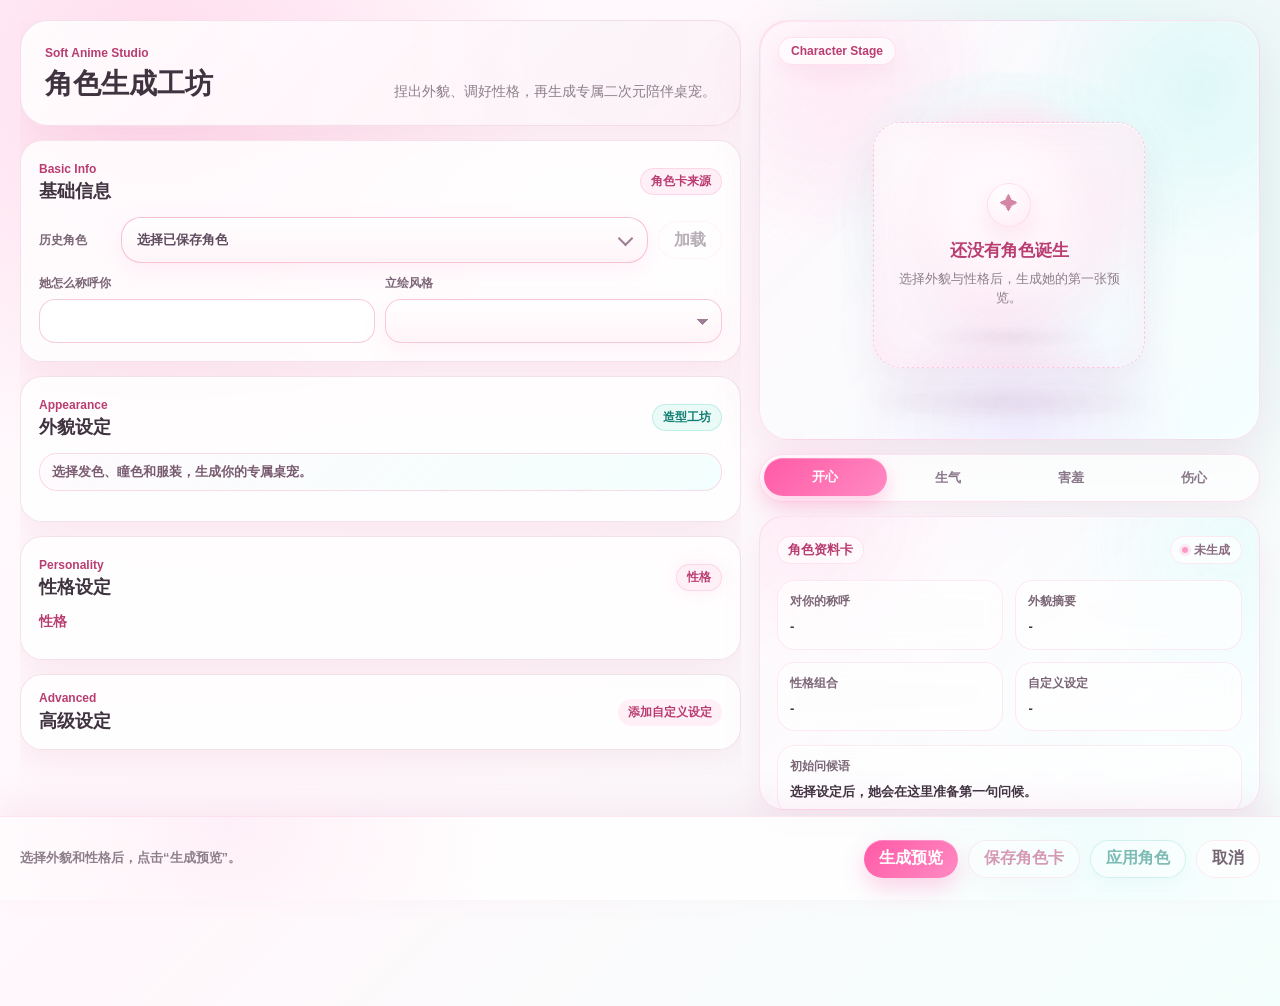
==== commit e6c52fd9: "fix: polish front end" ====
--- a/ui/character_workbench.html
+++ b/ui/character_workbench.html
@@ -29,7 +29,13 @@
 
         <div class="history-bar">
           <label for="historySelect">历史角色</label>
-          <select id="historySelect"></select>
+          <div class="select-shell history-select-shell">
+            <select id="historySelect"></select>
+            <button id="historySelectButton" type="button" class="custom-select-button" aria-haspopup="listbox" aria-expanded="false" aria-controls="historySelectMenu">
+              <span>选择已保存角色</span>
+            </button>
+            <div id="historySelectMenu" class="custom-select-menu" role="listbox" hidden></div>
+          </div>
           <button id="loadHistoryButton" type="button" class="ghost-button" disabled>加载</button>
         </div>
 
@@ -64,14 +70,11 @@
             <span class="panel-eyebrow">Personality</span>
             <h2>性格设定</h2>
           </div>
-          <span class="soft-badge rose">核心性格</span>
+          <span class="soft-badge rose">性格</span>
         </div>
         <div class="personality-section">
-          <h3>核心性格</h3>
+          <h3>性格</h3>
           <div id="personalityCore" class="personality-grid"></div>
-        </div>
-        <div class="personality-section">
-          <h3>可追加性格</h3>
           <div id="personalityAvailable" class="personality-grid"></div>
         </div>
         <div id="personalityTraits" hidden></div>
@@ -83,7 +86,7 @@
             <em>Advanced</em>
             <strong>高级设定</strong>
           </span>
-          <b>行为、语言与自定义属性</b>
+          <b>添加自定义设定</b>
         </summary>
 
         <div class="advanced-content">
@@ -156,8 +159,8 @@
 
           <section class="advanced-block custom-attributes-block">
             <div class="block-title-row">
-              <h3>自定义属性</h3>
-              <button id="addCustomAttributeButton" type="button" class="mint-button">添加自定义属性</button>
+              <h3>自定义设定</h3>
+              <button id="addCustomAttributeButton" type="button" class="mint-button">添加自定义设定</button>
             </div>
             <div id="customAttributes" class="custom-attributes"></div>
           </section>
@@ -169,11 +172,13 @@
       <section class="preview-stage">
         <div class="stage-label">Character Stage</div>
         <div class="stage-glow"></div>
-        <div id="imagePlaceholder" class="image-placeholder">
-          <strong>还没有角色诞生</strong>
-          <span>选择外貌与性格后，点击生成预览。</span>
-        </div>
-        <img id="previewImage" alt="角色预览图" hidden>
+        <div class="character-stage-content">
+          <div id="imagePlaceholder" class="image-placeholder">
+            <strong>还没有角色诞生</strong>
+            <span>选择外貌与性格后，生成她的第一张预览。</span>
+          </div>
+          <img id="previewImage" alt="角色预览图" hidden>
+        </div>
         <div class="stage-floor"></div>
       </section>
 
@@ -203,7 +208,7 @@
             <strong id="profilePersonality">-</strong>
           </div>
           <div class="profile-item">
-            <span>自定义属性</span>
+            <span>自定义设定</span>
             <strong id="profileCustomAttributes">-</strong>
           </div>
         </div>
--- a/ui/character_workbench.css
+++ b/ui/character_workbench.css
@@ -62,17 +62,35 @@
 select,
 textarea {
   width: 100%;
-  border: 1px solid var(--border);
-  border-radius: 12px;
-  background: rgba(255, 255, 255, 0.92);
-  color: var(--text);
+  border: 1px solid rgba(246, 183, 207, 0.72);
+  border-radius: 16px;
+  background: rgba(255, 255, 255, 0.9);
+  color: #5f4c60;
   outline: none;
 }
 
 input,
 select {
-  height: 40px;
-  padding: 0 12px;
+  height: 44px;
+  padding: 0 14px;
+}
+
+select {
+  appearance: none;
+  background:
+    linear-gradient(45deg, transparent 50%, #9b7e95 50%) calc(100% - 18px) 19px / 6px 6px no-repeat,
+    linear-gradient(135deg, #9b7e95 50%, transparent 50%) calc(100% - 13px) 19px / 6px 6px no-repeat,
+    linear-gradient(180deg, rgba(255, 255, 255, 0.95), rgba(255, 244, 248, 0.95));
+  box-shadow:
+    inset 0 1px 0 rgba(255, 255, 255, 0.82),
+    0 8px 24px rgba(255, 120, 181, 0.1);
+  padding-right: 36px;
+}
+
+select option {
+  background: #fff4f8;
+  color: #5f4c60;
+  padding: 10px 12px;
 }
 
 textarea {
@@ -85,8 +103,10 @@
 input:focus,
 select:focus,
 textarea:focus {
-  border-color: rgba(236, 95, 154, 0.72);
-  box-shadow: 0 0 0 4px rgba(236, 95, 154, 0.14);
+  border-color: rgba(255, 120, 181, 0.62);
+  box-shadow:
+    0 0 0 4px rgba(255, 120, 181, 0.12),
+    0 8px 24px rgba(255, 120, 181, 0.1);
 }
 
 .character-workbench {
@@ -94,7 +114,7 @@
   grid-template-columns: minmax(560px, 1.18fr) minmax(360px, 0.82fr);
   gap: 18px;
   min-height: calc(100vh - 84px);
-  padding: 20px 20px 12px;
+  padding: 20px 20px 112px;
 }
 
 .control-pane,
@@ -111,12 +131,13 @@
 }
 
 .preview-pane {
+  --emotion-tabs-height: 46px;
   position: sticky;
   top: 16px;
   align-self: start;
   display: grid;
-  grid-template-rows: minmax(330px, 1fr) auto auto;
-  gap: 12px;
+  grid-template-rows: minmax(420px, 1fr) auto auto;
+  gap: 14px;
   max-height: calc(100vh - 110px);
 }
 
@@ -233,6 +254,156 @@
   margin-bottom: 12px;
 }
 
+.select-shell {
+  position: relative;
+  min-width: 0;
+}
+
+.history-select-shell select {
+  position: absolute;
+  width: 1px;
+  height: 1px;
+  opacity: 0;
+  pointer-events: none;
+}
+
+.custom-select-button {
+  position: relative;
+  display: flex;
+  align-items: center;
+  width: 100%;
+  min-height: 46px;
+  border: 1px solid rgba(246, 183, 207, 0.85);
+  border-radius: 20px;
+  background:
+    linear-gradient(180deg, rgba(255, 255, 255, 0.95), rgba(255, 244, 248, 0.95));
+  color: #5f4c60;
+  padding: 0 42px 0 15px;
+  text-align: left;
+  font-size: 13px;
+  font-weight: 850;
+  box-shadow:
+    inset 0 1px 0 rgba(255, 255, 255, 0.86),
+    0 8px 24px rgba(255, 120, 181, 0.1);
+  outline: none;
+  -webkit-tap-highlight-color: transparent;
+}
+
+.custom-select-button:focus,
+.custom-select-button:focus-visible {
+  outline: none;
+}
+
+.custom-select-button:focus-visible {
+  border-color: rgba(249, 168, 212, 0.9);
+  box-shadow:
+    inset 0 1px 0 rgba(255, 255, 255, 0.88),
+    0 0 0 2px rgba(249, 168, 212, 0.6),
+    0 0 18px rgba(244, 114, 182, 0.25);
+}
+
+.custom-select-button::after {
+  position: absolute;
+  right: 16px;
+  width: 9px;
+  height: 9px;
+  border-right: 2px solid #9b7e95;
+  border-bottom: 2px solid #9b7e95;
+  content: "";
+  transform: translateY(-2px) rotate(45deg);
+  transition: transform 140ms ease;
+}
+
+.custom-select-button[aria-expanded="true"] {
+  border-color: rgba(255, 120, 181, 0.62);
+  box-shadow:
+    0 0 0 4px rgba(255, 120, 181, 0.12),
+    0 12px 28px rgba(255, 120, 181, 0.14);
+}
+
+.custom-select-button[aria-expanded="true"]::after {
+  transform: translateY(2px) rotate(225deg);
+}
+
+.custom-select-button span {
+  overflow: hidden;
+  text-overflow: ellipsis;
+  white-space: nowrap;
+}
+
+.custom-select-button.is-disabled {
+  cursor: default;
+  opacity: 0.58;
+}
+
+.custom-select-menu {
+  position: fixed;
+  top: 0;
+  left: 0;
+  z-index: 9999;
+  display: grid;
+  gap: 5px;
+  width: 240px;
+  max-height: 232px;
+  overflow: auto;
+  border: 1px solid rgba(251, 207, 232, 0.72);
+  border-radius: 20px;
+  background:
+    radial-gradient(circle at 12% 0%, rgba(255, 205, 230, 0.32), transparent 32%),
+    linear-gradient(180deg, rgba(255, 255, 255, 0.9), rgba(255, 241, 247, 0.9));
+  padding: 8px;
+  box-shadow:
+    inset 0 1px 0 rgba(255, 255, 255, 0.82),
+    0 16px 48px rgba(244, 114, 182, 0.22);
+  backdrop-filter: blur(24px);
+}
+
+.custom-select-menu[hidden] {
+  display: none;
+}
+
+.custom-select-option {
+  min-height: 36px;
+  border: 1px solid transparent;
+  border-radius: 13px;
+  background: transparent;
+  color: #6b5a6d;
+  padding: 8px 10px;
+  text-align: left;
+  font-size: 13px;
+  font-weight: 800;
+  outline: none;
+}
+
+.custom-select-option:hover,
+.custom-select-option:focus-visible {
+  border-color: rgba(255, 170, 205, 0.34);
+  background: rgba(255, 228, 239, 0.8);
+  outline: none;
+}
+
+.custom-select-option.is-selected {
+  border-color: rgba(255, 128, 184, 0.45);
+  background: linear-gradient(90deg, rgba(255, 179, 209, 0.78), rgba(255, 211, 227, 0.82));
+  color: #7a2552;
+  box-shadow: 0 7px 16px rgba(255, 120, 181, 0.14);
+}
+
+.custom-select-menu::-webkit-scrollbar {
+  width: 9px;
+}
+
+.custom-select-menu::-webkit-scrollbar-track {
+  background: rgba(255, 255, 255, 0.42);
+  border-radius: 999px;
+}
+
+.custom-select-menu::-webkit-scrollbar-thumb {
+  border: 2px solid rgba(255, 255, 255, 0.5);
+  border-radius: 999px;
+  background: rgba(244, 114, 182, 0.32);
+}
+
 .history-bar label,
 .field-card span,
 .profile-item span,
@@ -266,14 +437,16 @@
   align-items: center;
   min-height: 38px;
   margin-bottom: 12px;
-  border: 1px solid rgba(32, 184, 166, 0.18);
-  border-radius: var(--radius-md);
-  background: linear-gradient(135deg, rgba(234, 250, 247, 0.92), rgba(255, 255, 255, 0.86));
-  color: var(--secondary-deep);
+  border: 1px solid rgba(246, 183, 207, 0.48);
+  border-radius: 18px;
+  background:
+    linear-gradient(135deg, rgba(255, 250, 253, 0.92), rgba(239, 255, 253, 0.78));
+  color: #7a5c71;
   padding: 9px 12px;
   font-size: 13px;
   font-weight: 850;
   line-height: 1.4;
+  box-shadow: inset 0 1px 0 rgba(255, 255, 255, 0.76);
 }
 
 .appearance-stack {
@@ -282,11 +455,13 @@
 }
 
 .appearance-section {
-  border: 1px solid rgba(32, 184, 166, 0.16);
-  border-radius: 18px;
-  background:
-    linear-gradient(180deg, rgba(255, 255, 255, 0.92), rgba(234, 250, 247, 0.58));
-  padding: 13px;
+  border: 1px solid rgba(246, 183, 207, 0.46);
+  border-radius: 22px;
+  background:
+    radial-gradient(circle at 88% 4%, rgba(191, 238, 232, 0.28), transparent 30%),
+    linear-gradient(180deg, rgba(250, 255, 255, 0.72), rgba(255, 247, 251, 0.92));
+  padding: 14px;
+  box-shadow: 0 10px 30px rgba(220, 180, 200, 0.08);
 }
 
 .appearance-section-header {
@@ -298,24 +473,26 @@
 }
 
 .appearance-section-title {
-  color: var(--secondary-deep);
+  color: #7a2552;
   font-size: 14px;
   font-weight: 900;
 }
 
 .appearance-section-meta {
+  border: 1px solid rgba(246, 183, 207, 0.32);
   border-radius: 999px;
-  background: rgba(255, 255, 255, 0.72);
-  color: #659a91;
-  padding: 3px 8px;
+  background: rgba(255, 255, 255, 0.62);
+  color: #9a7a91;
+  padding: 4px 9px;
   font-size: 12px;
   font-weight: 850;
+  box-shadow: inset 0 1px 0 rgba(255, 255, 255, 0.72);
 }
 
 .chip-list {
   display: flex;
   flex-wrap: wrap;
-  gap: 8px;
+  gap: 9px;
 }
 
 .chip {
@@ -338,69 +515,90 @@
   position: relative;
   display: inline-flex;
   align-items: center;
-  min-height: 34px;
-  border: 1px solid rgba(240, 215, 228, 0.95);
+  min-height: 36px;
+  border: 1px solid rgba(246, 183, 207, 0.85);
   border-radius: 999px;
-  background: rgba(255, 255, 255, 0.92);
-  color: #5a4d58;
-  padding: 7px 13px;
+  background: rgba(255, 255, 255, 0.72);
+  color: #6a5667;
+  padding: 8px 14px;
   font-size: 13px;
-  font-weight: 750;
+  font-weight: 800;
   line-height: 1.2;
   white-space: nowrap;
+  box-shadow:
+    inset 0 1px 0 rgba(255, 255, 255, 0.78),
+    0 4px 10px rgba(255, 120, 181, 0.06);
   transition: transform 140ms ease, box-shadow 140ms ease, background 140ms ease, border-color 140ms ease, color 140ms ease;
 }
 
 .chip:hover span {
-  border-color: rgba(32, 184, 166, 0.38);
-  background: var(--secondary-soft);
-  box-shadow: 0 8px 18px rgba(32, 184, 166, 0.1);
+  border-color: rgba(255, 128, 184, 0.48);
+  background: rgba(255, 239, 245, 0.95);
+  box-shadow:
+    inset 0 1px 0 rgba(255, 255, 255, 0.82),
+    0 8px 16px rgba(255, 120, 181, 0.1);
   transform: translateY(-1px);
 }
 
 .chip input:checked + span {
-  border-color: rgba(32, 184, 166, 0.72);
-  background: linear-gradient(180deg, #fafffe, var(--secondary-soft));
-  box-shadow: 0 8px 18px rgba(32, 184, 166, 0.13);
-  color: var(--secondary-deep);
+  border-color: rgba(255, 128, 184, 0.65);
+  background: linear-gradient(135deg, #ffd0e4, #ffb7d2);
+  box-shadow:
+    inset 0 1px 0 rgba(255, 255, 255, 0.48),
+    0 8px 22px rgba(255, 120, 181, 0.18);
+  color: #7a2552;
   font-weight: 900;
 }
 
 .chip input:checked + span::after {
   display: inline-grid;
   place-items: center;
-  width: 17px;
-  height: 17px;
+  width: 16px;
+  height: 16px;
   margin-left: 7px;
   border-radius: 50%;
-  background: var(--secondary);
-  color: #fff;
+  background: rgba(255, 255, 255, 0.78);
+  color: #d34483;
   content: "✓";
-  font-size: 11px;
+  font-size: 10px;
+  font-weight: 950;
   line-height: 1;
+  box-shadow: inset 0 1px 0 rgba(255, 255, 255, 0.82);
 }
 
 .style-card {
   display: grid;
   gap: 8px;
   width: min(230px, 100%);
-  border: 1px solid rgba(32, 184, 166, 0.16);
-  border-radius: var(--radius-md);
-  background: rgba(255, 255, 255, 0.82);
-  padding: 11px;
+  border: 1px solid rgba(246, 183, 207, 0.62);
+  border-radius: 20px;
+  background:
+    linear-gradient(180deg, rgba(255, 255, 255, 0.78), rgba(255, 246, 250, 0.86));
+  padding: 12px;
+  box-shadow:
+    inset 0 1px 0 rgba(255, 255, 255, 0.74),
+    0 6px 16px rgba(255, 120, 181, 0.07);
   transition: transform 140ms ease, box-shadow 140ms ease, background 140ms ease, border-color 140ms ease;
 }
 
 .style-card:hover {
-  border-color: rgba(32, 184, 166, 0.38);
-  box-shadow: 0 10px 22px rgba(32, 184, 166, 0.1);
+  border-color: rgba(255, 128, 184, 0.48);
+  background:
+    linear-gradient(180deg, rgba(255, 255, 255, 0.88), rgba(255, 239, 245, 0.95));
+  box-shadow:
+    inset 0 1px 0 rgba(255, 255, 255, 0.84),
+    0 10px 22px rgba(255, 120, 181, 0.12);
   transform: translateY(-1px);
 }
 
 .style-card.is-selected {
-  border-color: rgba(32, 184, 166, 0.62);
-  background: linear-gradient(180deg, #fff, var(--secondary-soft));
-  box-shadow: 0 10px 24px rgba(32, 184, 166, 0.14);
+  border-color: rgba(255, 128, 184, 0.65);
+  background:
+    radial-gradient(circle at 100% 0%, rgba(191, 238, 232, 0.22), transparent 34%),
+    linear-gradient(135deg, #fff7fb, #ffd7e8);
+  box-shadow:
+    inset 0 1px 0 rgba(255, 255, 255, 0.72),
+    0 10px 24px rgba(255, 120, 181, 0.18);
 }
 
 .style-card-head {
@@ -411,9 +609,13 @@
 }
 
 .style-name {
-  color: #45514f;
+  color: #6a5667;
   font-size: 13px;
   font-weight: 900;
+}
+
+.style-card.is-selected .style-name {
+  color: #7a2552;
 }
 
 .style-desc {
@@ -752,16 +954,31 @@
 }
 
 .preview-stage {
+  --stage-bottom-padding: 30px;
   position: relative;
-  display: grid;
-  place-items: center;
-  min-height: 360px;
+  display: block;
+  min-height: 420px;
   border-radius: 30px;
-  background:
-    radial-gradient(circle at 50% 39%, rgba(255, 211, 232, 0.86), transparent 34%),
-    radial-gradient(circle at 74% 24%, rgba(207, 249, 241, 0.74), transparent 24%),
-    linear-gradient(180deg, rgba(255, 255, 255, 0.95), rgba(255, 240, 247, 0.72));
+  border-color: rgba(255, 160, 200, 0.28);
+  background:
+    radial-gradient(circle at 12% 12%, rgba(255, 196, 226, 0.44), transparent 30%),
+    radial-gradient(circle at 88% 16%, rgba(196, 246, 242, 0.5), transparent 31%),
+    radial-gradient(circle at 52% 96%, rgba(226, 206, 255, 0.34), transparent 36%),
+    linear-gradient(135deg, rgba(255, 246, 251, 0.92), rgba(245, 255, 255, 0.88));
+  box-shadow: 0 18px 48px rgba(220, 120, 170, 0.16);
   overflow: hidden;
+  isolation: isolate;
+}
+
+.preview-stage::before {
+  position: absolute;
+  inset: 1px;
+  border-radius: inherit;
+  background:
+    linear-gradient(135deg, rgba(255, 255, 255, 0.62), transparent 28%),
+    radial-gradient(circle at 50% 44%, rgba(255, 255, 255, 0.34), transparent 44%);
+  content: "";
+  pointer-events: none;
 }
 
 .stage-label {
@@ -769,136 +986,257 @@
   top: 16px;
   left: 18px;
   z-index: 2;
-  border: 1px solid rgba(236, 95, 154, 0.16);
+  border: 1px solid rgba(255, 170, 205, 0.32);
+  border-radius: 999px;
+  background: rgba(255, 255, 255, 0.66);
+  color: var(--primary-deep);
+  padding: 6px 12px;
+  font-size: 12px;
+  font-weight: 900;
+  box-shadow:
+    inset 0 1px 0 rgba(255, 255, 255, 0.86),
+    0 8px 18px rgba(220, 120, 170, 0.1);
+  backdrop-filter: blur(12px);
+}
+
+.stage-glow {
+  position: absolute;
+  inset: 12% 9% 18%;
+  border-radius: 50%;
+  background:
+    radial-gradient(circle, rgba(255, 255, 255, 0.86) 0 18%, rgba(255, 194, 223, 0.3) 36%, rgba(204, 248, 246, 0.18) 52%, rgba(255, 255, 255, 0) 72%);
+  filter: blur(1px);
+}
+
+.stage-floor {
+  position: absolute;
+  bottom: 22px;
+  left: 50%;
+  z-index: 1;
+  width: min(280px, 62%);
+  height: 28px;
+  border-radius: 50%;
+  background: radial-gradient(ellipse at center, rgba(157, 104, 136, 0.18), rgba(157, 104, 136, 0));
+  filter: blur(9px);
+  transform: translateX(-50%);
+  pointer-events: none;
+}
+
+.character-stage-content {
+  position: relative;
+  z-index: 2;
+  display: flex;
+  align-items: flex-end;
+  justify-content: center;
+  width: 100%;
+  height: calc(100% - var(--stage-reserved-tabs-space, 0px));
+  min-height: inherit;
+  padding: 58px 22px var(--stage-bottom-padding);
+}
+
+.image-placeholder {
+  position: relative;
+  z-index: 2;
+  align-self: center;
+  display: grid;
+  align-content: center;
+  gap: 8px;
+  place-items: center;
+  width: min(272px, 76%);
+  min-height: 246px;
+  border: 1px dashed rgba(255, 130, 185, 0.38);
+  border-radius: 28px;
+  background:
+    radial-gradient(circle at 50% 108%, rgba(255, 166, 209, 0.22), transparent 36%),
+    linear-gradient(145deg, rgba(255, 255, 255, 0.78), rgba(255, 240, 248, 0.64) 54%, rgba(239, 255, 255, 0.58));
+  color: var(--text);
+  padding: 28px 24px;
+  text-align: center;
+  box-shadow:
+    inset 0 1px 0 rgba(255, 255, 255, 0.92),
+    inset 0 0 34px rgba(255, 189, 222, 0.2),
+    0 16px 34px rgba(180, 105, 145, 0.1);
+  backdrop-filter: blur(12px);
+}
+
+.image-placeholder::before {
+  display: grid;
+  place-items: center;
+  width: 42px;
+  height: 42px;
+  margin-bottom: 4px;
+  border: 1px solid rgba(255, 170, 205, 0.3);
+  border-radius: 50%;
+  background:
+    radial-gradient(circle at 36% 30%, rgba(255, 255, 255, 0.96), rgba(255, 232, 244, 0.78));
+  color: rgba(185, 61, 113, 0.62);
+  content: "✦";
+  font-size: 18px;
+  box-shadow:
+    inset 0 1px 0 rgba(255, 255, 255, 0.92),
+    0 10px 22px rgba(236, 95, 154, 0.12);
+}
+
+.image-placeholder::after {
+  position: absolute;
+  right: 18%;
+  bottom: 22px;
+  left: 18%;
+  height: 16px;
+  border-radius: 50%;
+  background: radial-gradient(ellipse at center, rgba(145, 95, 124, 0.13), transparent 70%);
+  content: "";
+  filter: blur(5px);
+  pointer-events: none;
+}
+
+.image-placeholder strong {
+  color: var(--primary-deep);
+  font-size: 17px;
+  font-weight: 950;
+}
+
+.image-placeholder span {
+  color: var(--muted);
+  font-size: 12.5px;
+  line-height: 1.5;
+}
+
+#previewImage {
+  z-index: 2;
+  display: block;
+  align-self: flex-end;
+  width: auto;
+  height: auto;
+  max-width: min(42vw, 420px, 92%);
+  max-height: 100%;
+  object-fit: contain;
+  object-position: bottom center;
+  filter: drop-shadow(0 18px 20px rgba(130, 83, 105, 0.12));
+}
+
+.emotion-tabs {
+  display: grid;
+  grid-template-columns: repeat(4, minmax(0, 1fr));
+  gap: 0;
+  align-items: center;
+  min-height: 46px;
+  border: 1px solid rgba(255, 170, 205, 0.32);
   border-radius: 999px;
   background: rgba(255, 255, 255, 0.72);
-  color: var(--primary-deep);
-  padding: 5px 10px;
-  font-size: 12px;
-  font-weight: 900;
-}
-
-.stage-glow {
-  position: absolute;
-  inset: 14% 12% 18%;
-  border-radius: 50%;
-  background:
-    radial-gradient(circle, rgba(255, 255, 255, 0.9) 0 18%, rgba(255, 194, 223, 0.45) 32%, rgba(255, 255, 255, 0) 70%);
-}
-
-.stage-floor {
-  position: absolute;
-  bottom: 10%;
-  width: 58%;
-  height: 24px;
-  border-radius: 50%;
-  background: rgba(130, 83, 105, 0.14);
-  filter: blur(10px);
-}
-
-.image-placeholder {
-  z-index: 2;
-  display: grid;
-  place-items: center;
-  width: min(250px, 72%);
-  min-height: 230px;
-  border: 1px dashed rgba(236, 95, 154, 0.32);
-  border-radius: 26px;
-  background: rgba(255, 255, 255, 0.68);
-  color: var(--text);
-  padding: 22px;
-  text-align: center;
-}
-
-.image-placeholder strong {
-  color: var(--primary-deep);
-  font-size: 18px;
-}
-
-.image-placeholder span {
-  color: var(--muted);
-  font-size: 13px;
-  line-height: 1.5;
-}
-
-#previewImage {
-  z-index: 2;
-  max-width: 94%;
-  max-height: 94%;
-  object-fit: contain;
-  filter: drop-shadow(0 18px 20px rgba(130, 83, 105, 0.12));
-}
-
-.emotion-tabs {
-  display: grid;
-  grid-template-columns: repeat(4, minmax(0, 1fr));
-  gap: 0;
-  border: 1px solid var(--border-soft);
-  border-radius: 999px;
-  background: rgba(255, 255, 255, 0.68);
-  padding: 5px;
-  box-shadow: var(--shadow);
+  padding: 4px;
+  box-shadow:
+    inset 0 1px 0 rgba(255, 255, 255, 0.75),
+    0 10px 28px rgba(230, 120, 170, 0.12);
+  backdrop-filter: blur(14px);
 }
 
 .emotion-tab {
   min-width: 0;
-  height: 36px;
+  height: 38px;
   border: 0;
   border-radius: 999px;
   background: transparent;
-  color: #736273;
+  color: #89778a;
+  font-size: 13px;
+  font-weight: 850;
+}
+
+.emotion-tab:hover:not(:disabled) {
+  background: rgba(255, 237, 247, 0.74);
+  color: var(--primary-deep);
+}
+
+.emotion-tab.is-active {
+  background: linear-gradient(135deg, #ff5aa5, #ff8ac3);
+  color: #fff;
+  box-shadow:
+    inset 0 1px 0 rgba(255, 255, 255, 0.28),
+    0 8px 20px rgba(255, 90, 165, 0.28);
+  transform: translateY(-1px);
+}
+
+.emotion-tab.is-missing:not(.is-active) {
+  color: rgba(137, 119, 138, 0.5);
+}
+
+.profile-card {
+  display: grid;
+  gap: 14px;
+  border-color: rgba(255, 160, 200, 0.26);
+  border-radius: 24px;
+  background:
+    radial-gradient(circle at 10% 0%, rgba(255, 205, 230, 0.3), transparent 28%),
+    radial-gradient(circle at 94% 10%, rgba(205, 250, 246, 0.32), transparent 30%),
+    linear-gradient(135deg, rgba(255, 248, 252, 0.88), rgba(247, 255, 255, 0.82));
+  padding: 17px;
+  box-shadow: 0 14px 36px rgba(220, 120, 170, 0.13);
+  overflow: auto;
+}
+
+.profile-card-header {
+  min-height: 32px;
+}
+
+.profile-card-header span {
+  display: inline-flex;
+  align-items: center;
+  min-height: 28px;
+  border: 1px solid rgba(255, 170, 205, 0.28);
+  border-radius: 999px;
+  background: rgba(255, 255, 255, 0.58);
+  color: var(--primary-deep);
+  padding: 4px 10px;
   font-size: 13px;
   font-weight: 900;
-}
-
-.emotion-tab:hover:not(:disabled) {
-  background: rgba(255, 240, 247, 0.86);
-}
-
-.emotion-tab.is-active {
-  background: var(--primary);
-  color: #fff;
-  box-shadow: 0 8px 18px rgba(236, 95, 154, 0.24);
-}
-
-.emotion-tab.is-missing:not(.is-active) {
-  color: rgba(115, 98, 115, 0.48);
-}
-
-.profile-card {
-  display: grid;
+  box-shadow: inset 0 1px 0 rgba(255, 255, 255, 0.78);
+}
+
+.profile-card-header strong {
+  display: inline-flex;
+  align-items: center;
+  gap: 6px;
+  max-width: 48%;
+  min-height: 28px;
+  border: 1px solid rgba(255, 170, 205, 0.24);
+  border-radius: 999px;
+  background: rgba(255, 255, 255, 0.7);
+  color: #8d6a82;
+  padding: 4px 11px;
+  font-size: 12px;
+  font-weight: 900;
+  line-height: 1.2;
+  overflow: hidden;
+  text-overflow: ellipsis;
+  white-space: nowrap;
+}
+
+.profile-card-header strong::before {
+  flex: 0 0 auto;
+  width: 6px;
+  height: 6px;
+  border-radius: 50%;
+  background: rgba(255, 90, 165, 0.62);
+  box-shadow: 0 0 0 3px rgba(255, 90, 165, 0.12);
+  content: "";
+}
+
+.profile-info-grid {
+  display: grid;
+  grid-template-columns: repeat(2, minmax(0, 1fr));
   gap: 12px;
-  border-radius: var(--radius-lg);
-  padding: 16px;
-  overflow: auto;
-}
-
-.profile-card-header span {
-  color: var(--primary-deep);
-  font-size: 13px;
-  font-weight: 900;
-}
-
-.profile-card-header strong {
-  color: var(--text);
-  font-size: 20px;
-  font-weight: 950;
-}
-
-.profile-info-grid {
-  display: grid;
-  grid-template-columns: repeat(2, minmax(0, 1fr));
-  gap: 10px;
 }
 
 .profile-item,
 .profile-story {
   display: grid;
-  gap: 5px;
-  border: 1px solid var(--border-soft);
-  border-radius: var(--radius-md);
-  background: rgba(255, 255, 255, 0.72);
-  padding: 11px;
+  gap: 7px;
+  border: 1px solid rgba(255, 170, 205, 0.25);
+  border-radius: 18px;
+  background: rgba(255, 255, 255, 0.68);
+  padding: 12px;
+  box-shadow: inset 0 1px 0 rgba(255, 255, 255, 0.72);
+  backdrop-filter: blur(10px);
 }
 
 .profile-item strong,
@@ -924,7 +1262,13 @@
   gap: 16px;
   min-height: 84px;
   border-width: 1px 0 0;
+  border-color: rgba(255, 170, 205, 0.28);
+  background:
+    radial-gradient(circle at 18% 0%, rgba(255, 205, 230, 0.28), transparent 26%),
+    radial-gradient(circle at 86% 18%, rgba(205, 250, 246, 0.28), transparent 24%),
+    rgba(255, 255, 255, 0.76);
   padding: 14px 20px;
+  box-shadow: 0 -14px 34px rgba(220, 120, 170, 0.11);
 }
 
 #statusText {
@@ -944,38 +1288,51 @@
 
 .primary-action {
   border: 0;
-  background: linear-gradient(135deg, var(--primary), #f47dae);
+  background: linear-gradient(135deg, #ff5aa5, #ff8ac3);
   color: #fff;
-  box-shadow: 0 10px 22px rgba(236, 95, 154, 0.26);
+  box-shadow:
+    inset 0 1px 0 rgba(255, 255, 255, 0.26),
+    0 10px 22px rgba(255, 90, 165, 0.26);
 }
 
 .primary-action:hover:not(:disabled) {
-  box-shadow: 0 13px 28px rgba(236, 95, 154, 0.32);
+  box-shadow:
+    inset 0 1px 0 rgba(255, 255, 255, 0.3),
+    0 13px 28px rgba(255, 90, 165, 0.32);
   transform: translateY(-1px);
 }
 
 .secondary-action {
   border: 1px solid rgba(236, 95, 154, 0.24);
-  background: var(--primary-soft);
+  background: rgba(255, 255, 255, 0.72);
   color: var(--primary-deep);
+  box-shadow:
+    inset 0 1px 0 rgba(255, 255, 255, 0.78),
+    0 8px 18px rgba(220, 120, 170, 0.08);
 }
 
 .apply-action {
-  border: 1px solid rgba(32, 184, 166, 0.24);
-  background: rgba(234, 250, 247, 0.7);
+  border: 1px solid rgba(32, 184, 166, 0.34);
+  background: rgba(255, 255, 255, 0.62);
   color: var(--secondary-deep);
+  box-shadow:
+    inset 0 1px 0 rgba(255, 255, 255, 0.76),
+    0 8px 18px rgba(32, 184, 166, 0.08);
 }
 
 .apply-action:not(:disabled) {
-  background: var(--secondary);
-  color: #fff;
-  box-shadow: 0 8px 18px rgba(32, 184, 166, 0.22);
+  background: linear-gradient(135deg, rgba(255, 255, 255, 0.82), rgba(235, 255, 252, 0.72));
+  color: var(--secondary-deep);
+  box-shadow:
+    inset 0 1px 0 rgba(255, 255, 255, 0.78),
+    0 8px 18px rgba(32, 184, 166, 0.14);
 }
 
 .ghost-button {
-  border: 1px solid var(--border);
-  background: rgba(255, 255, 255, 0.78);
+  border: 1px solid rgba(255, 170, 205, 0.24);
+  background: rgba(255, 255, 255, 0.62);
   color: #756472;
+  box-shadow: inset 0 1px 0 rgba(255, 255, 255, 0.72);
 }
 
 button:disabled,
@@ -996,6 +1353,10 @@
     max-height: none;
   }
 
+  #previewImage {
+    max-width: min(72vw, 420px, 92%);
+  }
+
   .workbench-hero {
     align-items: start;
     flex-direction: column;
@@ -1008,7 +1369,15 @@
 
 @media (max-width: 640px) {
   .character-workbench {
-    padding: 12px 12px 10px;
+    padding: 12px 12px 104px;
+  }
+
+  .preview-stage {
+    min-height: 380px;
+  }
+
+  .character-stage-content {
+    padding: 54px 16px 28px;
   }
 
   .setup-grid,
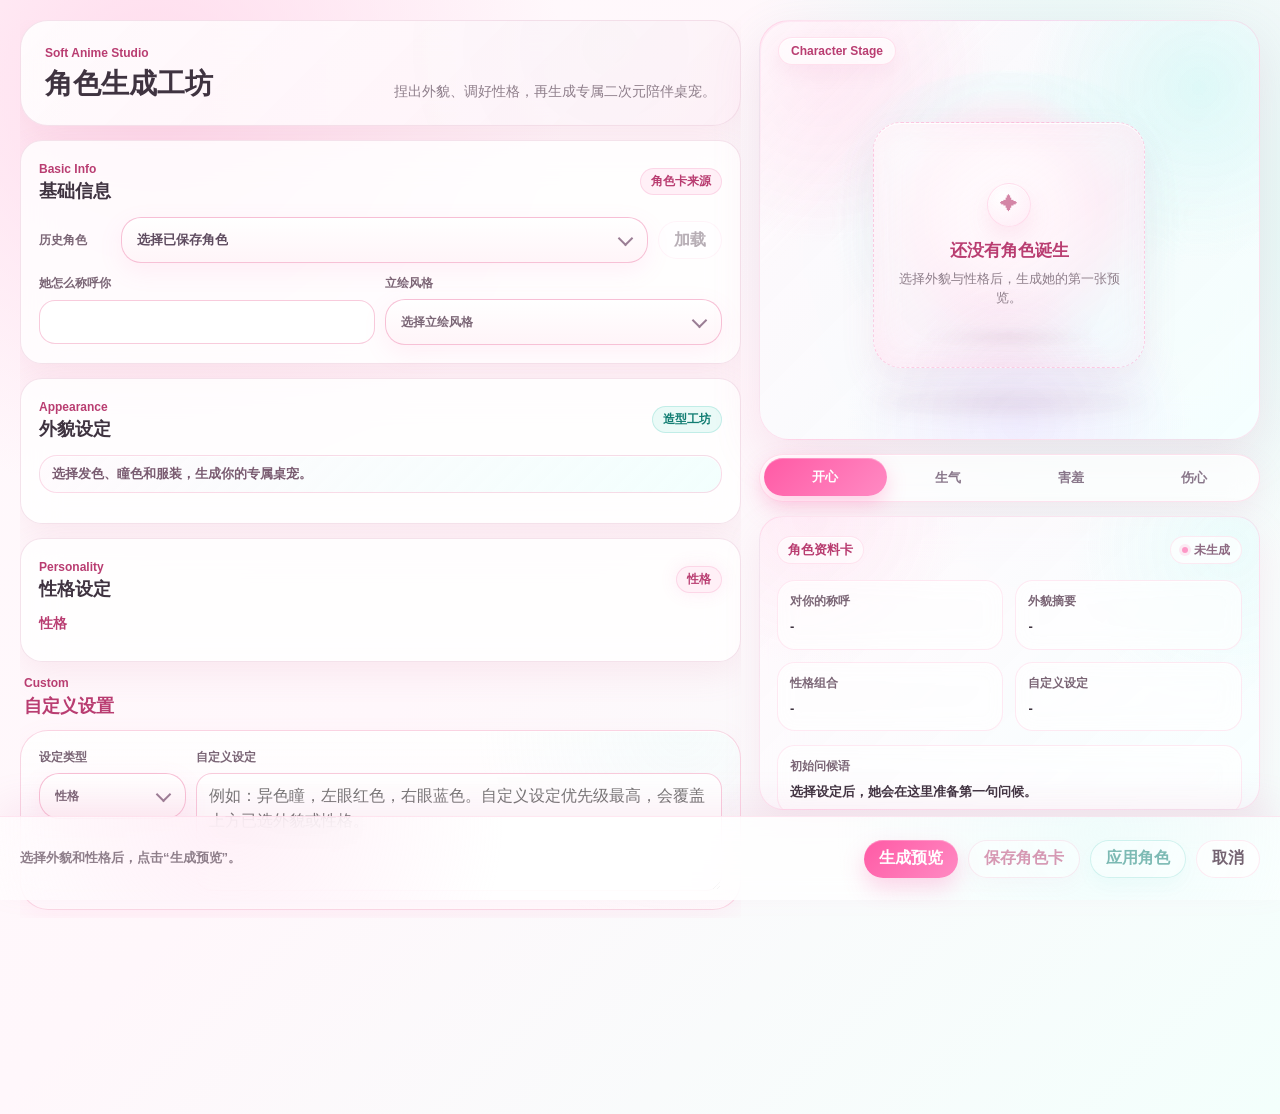
==== commit 6f09c127: "fix: polish frontend" ====
--- a/ui/character_workbench.html
+++ b/ui/character_workbench.html
@@ -47,7 +47,13 @@
 
           <label class="field-card" for="styleSelect">
             <span>立绘风格</span>
-            <select id="styleSelect"></select>
+            <div class="select-shell">
+              <select id="styleSelect"></select>
+              <button id="styleSelectButton" type="button" class="custom-select-button" aria-haspopup="listbox" aria-expanded="false" aria-controls="styleSelectMenu">
+                <span>选择立绘风格</span>
+              </button>
+              <div id="styleSelectMenu" class="custom-select-menu" role="listbox" hidden></div>
+            </div>
           </label>
         </div>
       </section>
@@ -80,92 +86,34 @@
         <div id="personalityTraits" hidden></div>
       </section>
 
-      <details id="advancedPanel" class="panel-card advanced-panel">
-        <summary>
-          <span>
-            <em>Advanced</em>
-            <strong>高级设定</strong>
-          </span>
-          <b>添加自定义设定</b>
-        </summary>
+      <section id="advancedPanel" class="custom-settings-page">
+        <header class="custom-settings-header">
+          <span class="panel-eyebrow">Custom</span>
+          <h2>自定义设置</h2>
+        </header>
 
-        <div class="advanced-content">
-          <section class="advanced-block">
-            <h3>互动行为设定</h3>
-            <div class="option-grid">
-              <label class="field-card">
-                <span>主动打招呼频率</span>
-                <select id="greetingFrequency">
-                  <option value="low">低</option>
-                  <option value="medium" selected>中</option>
-                  <option value="high">高</option>
-                </select>
-              </label>
-              <label class="field-card">
-                <span>学习提醒强度</span>
-                <select id="studyReminder">
-                  <option value="off">关闭</option>
-                  <option value="gentle" selected>温和</option>
-                  <option value="strict">严格</option>
-                </select>
-              </label>
-              <label class="field-card">
-                <span>情绪反馈风格</span>
-                <select id="emotionalFeedback">
-                  <option value="comforting">安慰型</option>
-                  <option value="teasing">吐槽型</option>
-                  <option value="companion" selected>陪伴型</option>
-                  <option value="encouraging">鼓励型</option>
-                </select>
-              </label>
-              <label class="field-card">
-                <span>桌宠存在感</span>
-                <select id="presenceLevel">
-                  <option value="quiet">安静陪伴</option>
-                  <option value="occasional" selected>偶尔互动</option>
-                  <option value="frequent">高频互动</option>
-                </select>
-              </label>
+        <div id="customAttributes" class="custom-attributes direct-custom-setting custom-settings-form-card">
+          <label class="field-card">
+            <span>设定类型</span>
+            <div class="select-shell">
+              <select id="customAttributeCategory">
+                <option value="personality">性格</option>
+                <option value="appearance">外貌</option>
+                <option value="worldview">世界观</option>
+                <option value="other">其他</option>
+              </select>
+              <button id="customAttributeCategoryButton" type="button" class="custom-select-button" aria-haspopup="listbox" aria-expanded="false" aria-controls="customAttributeCategoryMenu">
+                <span>性格</span>
+              </button>
+              <div id="customAttributeCategoryMenu" class="custom-select-menu" role="listbox" hidden></div>
             </div>
-          </section>
-
-          <section class="advanced-block">
-            <h3>语言风格设定</h3>
-            <div class="option-grid">
-              <label class="field-card">
-                <span>口癖 / catchphrase</span>
-                <input id="catchphrase" type="text" placeholder="例如：今天也要闪闪发光呢">
-              </label>
-              <label class="field-card">
-                <span>称呼用户</span>
-                <input id="userNickname" type="text" placeholder="小春 / 主人 / 前辈">
-              </label>
-              <label class="field-card">
-                <span>句尾风格</span>
-                <input id="sentenceEnding" type="text" placeholder="呢 / 喔 / 哼">
-              </label>
-              <div class="toggle-row">
-                <label class="toggle-card">
-                  <input id="allowRoast" type="checkbox">
-                  <span>允许毒舌吐槽</span>
-                </label>
-                <label class="toggle-card">
-                  <input id="allowAffection" type="checkbox" checked>
-                  <span>允许撒娇</span>
-                </label>
-              </div>
-            </div>
-          </section>
-
-          <section class="advanced-block custom-attributes-block">
-            <div class="block-title-row">
-              <h3>自定义设定</h3>
-              <button id="addCustomAttributeButton" type="button" class="mint-button">添加自定义设定</button>
-            </div>
-            <div id="customAttributes" class="custom-attributes"></div>
-          </section>
+          </label>
+          <label class="field-card custom-setting-text">
+            <span>自定义设定</span>
+            <textarea id="customAttributeText" placeholder="例如：异色瞳，左眼红色，右眼蓝色。自定义设定优先级最高，会覆盖上方已选外貌或性格。"></textarea>
+          </label>
         </div>
-      </details>
+      </section>
     </section>
 
     <aside class="preview-pane">
--- a/ui/character_workbench.css
+++ b/ui/character_workbench.css
@@ -143,6 +143,7 @@
 
 .workbench-hero,
 .panel-card,
+.custom-settings-form-card,
 .preview-stage,
 .profile-card,
 .action-bar {
@@ -176,7 +177,7 @@
 
 .workbench-hero h1,
 .panel-heading h2,
-.advanced-panel summary strong {
+.custom-settings-header h2 {
   margin: 0;
   color: var(--text);
   letter-spacing: 0;
@@ -216,7 +217,7 @@
 }
 
 .panel-heading h2,
-.advanced-panel summary strong {
+.custom-settings-header h2 {
   margin-top: 2px;
   font-size: 18px;
   font-weight: 900;
@@ -259,7 +260,7 @@
   min-width: 0;
 }
 
-.history-select-shell select {
+.select-shell select {
   position: absolute;
   width: 1px;
   height: 1px;
@@ -673,8 +674,7 @@
   margin-top: 14px;
 }
 
-.personality-section h3,
-.advanced-block h3 {
+.personality-section h3 {
   margin: 0 0 10px;
   color: var(--primary-deep);
   font-size: 14px;
@@ -794,59 +794,19 @@
   display: none;
 }
 
-.advanced-panel {
-  padding: 0;
-  overflow: hidden;
-}
-
-.advanced-panel summary {
-  display: flex;
-  align-items: center;
-  justify-content: space-between;
+.custom-settings-page {
+  display: grid;
   gap: 12px;
-  min-height: 64px;
-  padding: 16px 18px;
-  cursor: pointer;
-  list-style: none;
-}
-
-.advanced-panel summary::-webkit-details-marker {
-  display: none;
-}
-
-.advanced-panel summary span {
+}
+
+.custom-settings-header {
   display: grid;
   gap: 2px;
-}
-
-.advanced-panel summary em {
+  padding: 0 4px;
+}
+
+.custom-settings-header h2 {
   color: var(--primary-deep);
-  font-size: 12px;
-  font-style: normal;
-  font-weight: 850;
-}
-
-.advanced-panel summary b {
-  border-radius: 999px;
-  background: var(--primary-soft);
-  color: var(--primary-deep);
-  padding: 5px 10px;
-  font-size: 12px;
-  font-weight: 850;
-}
-
-.advanced-content {
-  display: grid;
-  gap: 14px;
-  border-top: 1px solid var(--border-soft);
-  padding: 0 18px 18px;
-}
-
-.advanced-block {
-  border: 1px solid rgba(240, 215, 228, 0.72);
-  border-radius: 18px;
-  background: rgba(255, 255, 255, 0.7);
-  padding: 14px;
 }
 
 .toggle-row {
@@ -903,54 +863,22 @@
   gap: 10px;
 }
 
-.custom-attribute-card {
-  display: grid;
-  gap: 10px;
-  border: 1px solid rgba(236, 95, 154, 0.16);
-  border-radius: 18px;
-  background: linear-gradient(180deg, rgba(255, 255, 255, 0.9), rgba(255, 240, 247, 0.54));
-  padding: 13px;
-}
-
-.custom-attribute-card.is-disabled {
-  opacity: 0.62;
-}
-
-.custom-attribute-head {
-  display: grid;
-  grid-template-columns: minmax(0, 1fr) 116px auto auto;
-  align-items: center;
-  gap: 8px;
-}
-
-.custom-attribute-card textarea {
-  min-height: 72px;
-}
-
-.icon-button {
-  width: 38px;
-  height: 38px;
-  border: 1px solid var(--border);
-  border-radius: 50%;
-  background: #fff;
-  color: var(--primary-deep);
-  font-size: 18px;
-  font-weight: 900;
-}
-
-.icon-button:hover:not(:disabled) {
-  border-color: rgba(236, 95, 154, 0.42);
-  background: var(--primary-soft);
-}
-
-.attribute-strength {
-  display: grid;
-  grid-template-columns: auto minmax(120px, 1fr) auto;
-  align-items: center;
-  gap: 10px;
-  color: var(--primary-deep);
-  font-size: 12px;
-  font-weight: 900;
+.direct-custom-setting {
+  grid-template-columns: minmax(140px, 0.28fr) minmax(0, 1fr);
+  align-items: start;
+  border-color: rgba(246, 183, 207, 0.56);
+  border-radius: 28px;
+  background:
+    radial-gradient(circle at 92% 0%, rgba(191, 238, 232, 0.14), transparent 30%),
+    linear-gradient(180deg, rgba(255, 255, 255, 0.78), rgba(255, 247, 251, 0.88));
+  padding: 18px;
+  box-shadow:
+    inset 0 1px 0 rgba(255, 255, 255, 0.76),
+    0 10px 28px rgba(255, 120, 181, 0.08);
+}
+
+.custom-setting-text textarea {
+  min-height: 118px;
 }
 
 .preview-stage {
@@ -1391,7 +1319,7 @@
     grid-template-columns: 1fr;
   }
 
-  .custom-attribute-head {
+  .direct-custom-setting {
     grid-template-columns: 1fr;
   }
 
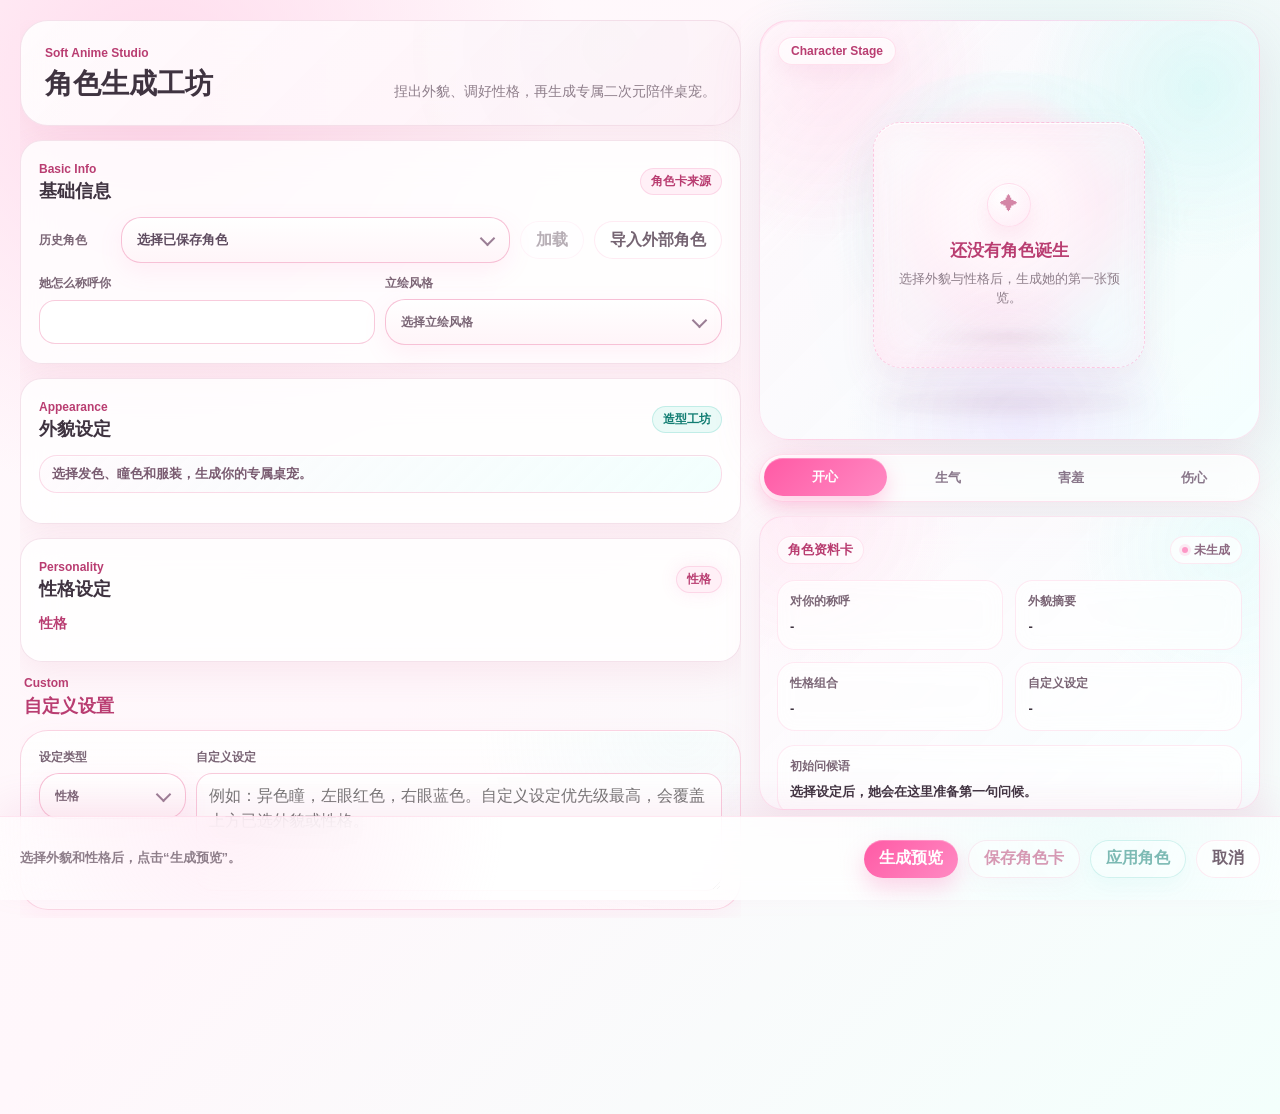
==== commit 1877ca71: "feat: support import character from json file" ====
--- a/ui/character_workbench.html
+++ b/ui/character_workbench.html
@@ -37,6 +37,7 @@
             <div id="historySelectMenu" class="custom-select-menu" role="listbox" hidden></div>
           </div>
           <button id="loadHistoryButton" type="button" class="ghost-button" disabled>加载</button>
+          <button id="importExternalButton" type="button" class="ghost-button">导入外部角色</button>
         </div>
 
         <div class="setup-grid">
--- a/ui/character_workbench.css
+++ b/ui/character_workbench.css
@@ -249,7 +249,7 @@
 
 .history-bar {
   display: grid;
-  grid-template-columns: 72px minmax(0, 1fr) auto;
+  grid-template-columns: 72px minmax(0, 1fr) auto auto;
   align-items: center;
   gap: 10px;
   margin-bottom: 12px;
